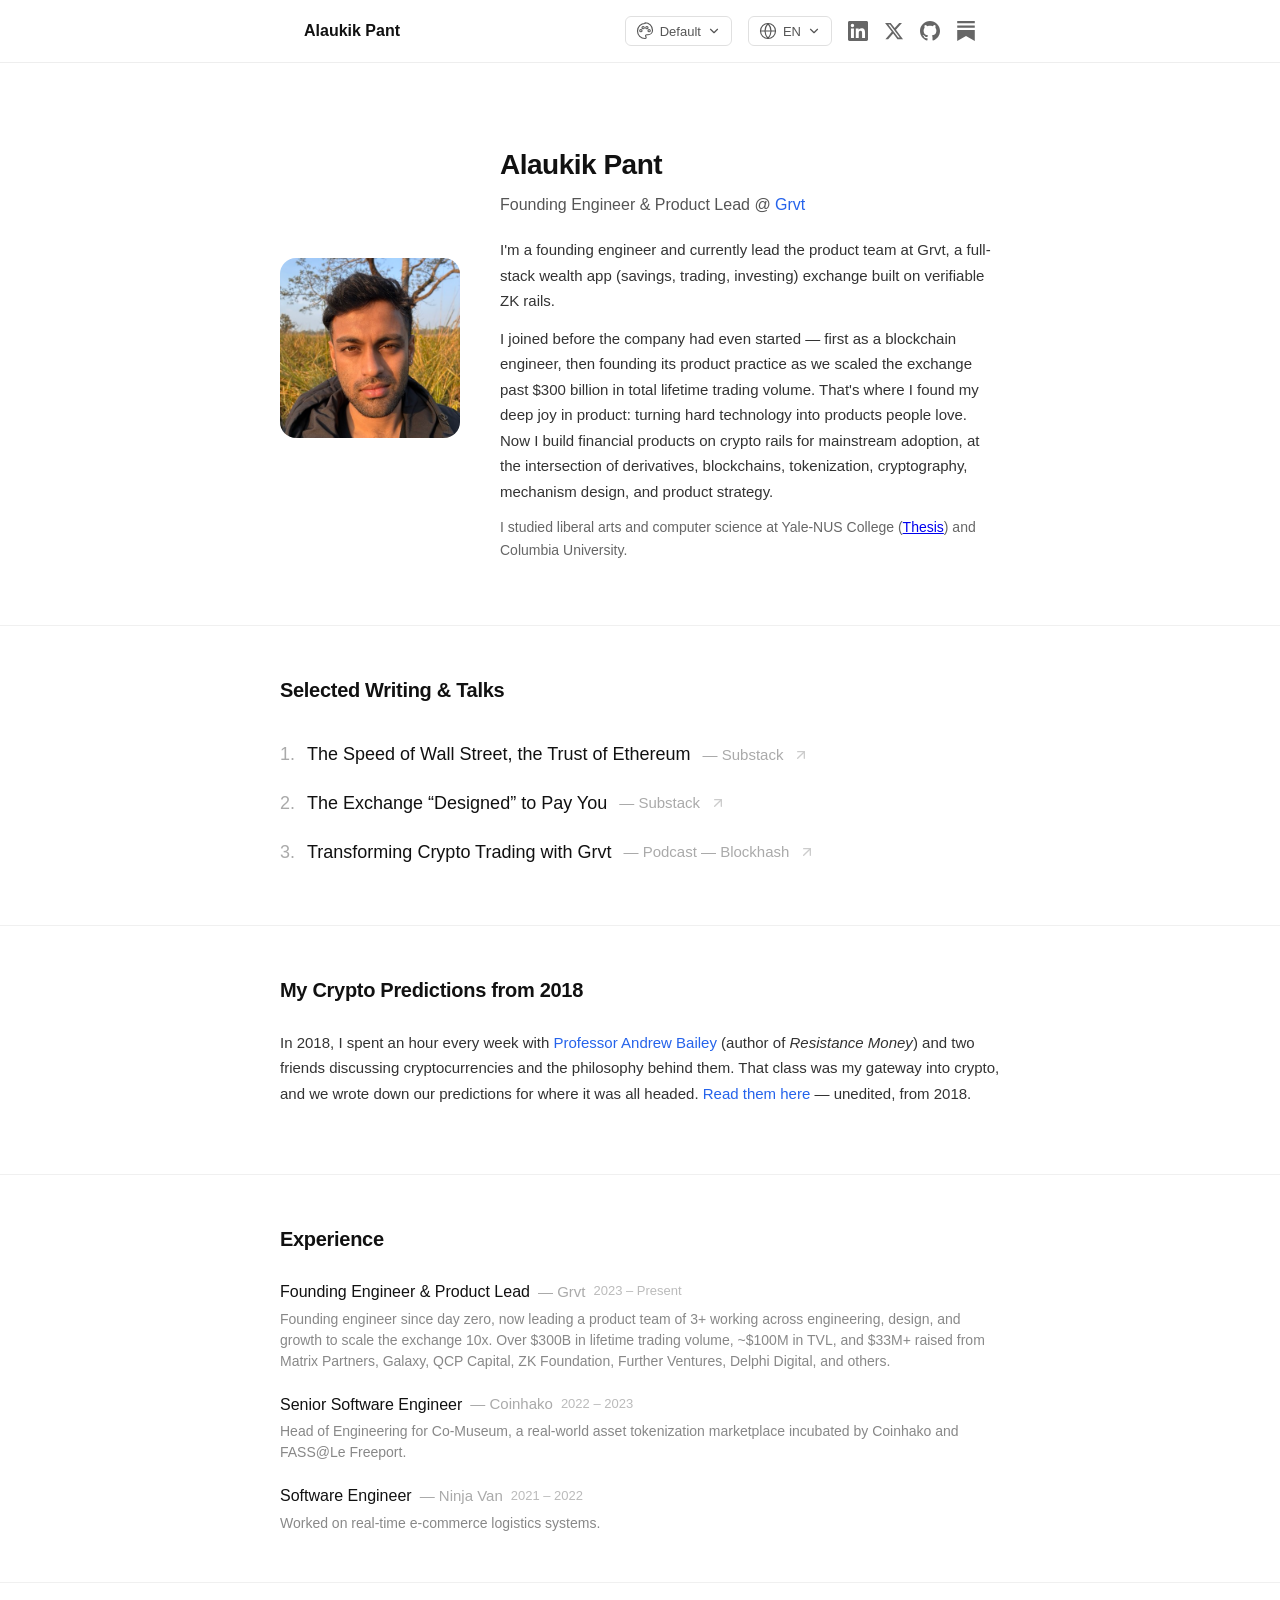
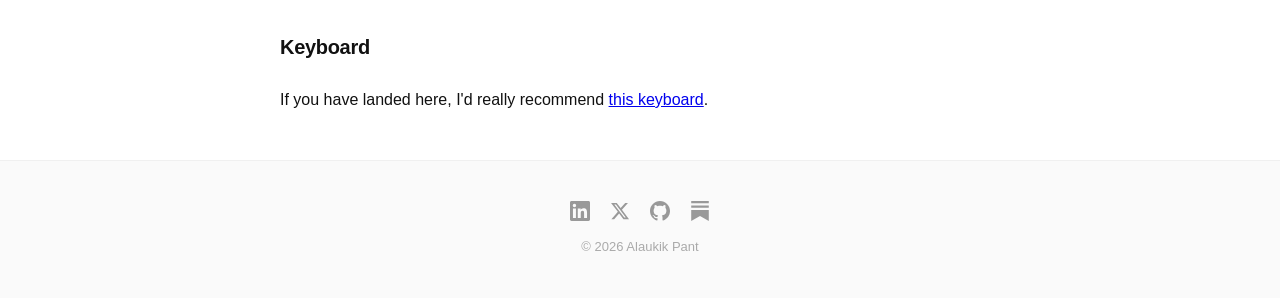
==== index.html @ 0142d6e3 "cloudflare" ====
<!DOCTYPE html>
<html lang="en">
<head>
  <meta charset="UTF-8">
  <meta name="viewport" content="width=device-width, initial-scale=1.0">
  <title>Alaukik Pant</title>
  <link rel="stylesheet" href="styles.css">
  <!-- Cloudflare Web Analytics -->
  <script defer src="https://static.cloudflareinsights.com/beacon.min.js" data-cf-beacon='{"token": "0cdf27c9e2a84dd6ba9b512bd5eab449"}'></script>
  <!-- End Cloudflare Web Analytics -->
</head>
<body>

  <!-- Header -->
  <header class="header">
    <div class="header-inner">
      <a href="index.html" class="header-name">Alaukik Pant</a>
      <div class="header-right">
        <div class="theme-dropdown">
          <button class="theme-toggle" aria-label="Select theme">
            <svg class="palette-icon" viewBox="0 0 24 24" width="18" height="18" fill="none" stroke="currentColor" stroke-width="1.5" stroke-linecap="round" stroke-linejoin="round"><path d="M12 2C6.48 2 2 6.48 2 12s4.48 10 10 10c.83 0 1.5-.67 1.5-1.5 0-.39-.15-.74-.39-1.01-.23-.26-.38-.61-.38-1 0-.83.67-1.5 1.5-1.5H16c3.31 0 6-2.69 6-6 0-5.52-4.48-9.99-10-9.99z"/><circle cx="6.5" cy="11.5" r="1.5"/><circle cx="9.5" cy="7.5" r="1.5"/><circle cx="14.5" cy="7.5" r="1.5"/><circle cx="17.5" cy="11.5" r="1.5"/></svg>
            <span class="theme-current">Default</span>
            <svg class="chevron-icon" viewBox="0 0 24 24" width="14" height="14" fill="none" stroke="currentColor" stroke-width="2" stroke-linecap="round" stroke-linejoin="round"><polyline points="6 9 12 15 18 9"/></svg>
          </button>
          <div class="theme-menu">
            <button class="theme-option active" data-theme="default">Default</button>
            <button class="theme-option" data-theme="skeuomorphic">Skeuomorphic</button>
            <button class="theme-option" data-theme="windows">Windows OS</button>
            <button class="theme-option" data-theme="cyberpunk">Cyberpunk</button>
          </div>
        </div>
        <div class="lang-dropdown">
          <button class="lang-toggle" aria-label="Select language">
            <svg class="globe-icon" viewBox="0 0 24 24" width="18" height="18" fill="none" stroke="currentColor" stroke-width="1.5" stroke-linecap="round" stroke-linejoin="round"><circle cx="12" cy="12" r="10"/><line x1="2" y1="12" x2="22" y2="12"/><path d="M12 2a15.3 15.3 0 0 1 4 10 15.3 15.3 0 0 1-4 10 15.3 15.3 0 0 1-4-10 15.3 15.3 0 0 1 4-10z"/></svg>
            <span class="lang-current">EN</span>
            <svg class="chevron-icon" viewBox="0 0 24 24" width="14" height="14" fill="none" stroke="currentColor" stroke-width="2" stroke-linecap="round" stroke-linejoin="round"><polyline points="6 9 12 15 18 9"/></svg>
          </button>
          <div class="lang-menu">
            <button class="lang-option active" data-lang="en">English</button>
            <button class="lang-option" data-lang="ko">한국어</button>
            <button class="lang-option" data-lang="ja">日本語</button>
            <button class="lang-option" data-lang="zh">中文</button>
            <button class="lang-option" data-lang="hi">हिन्दी</button>
            <button class="lang-option" data-lang="de">Deutsch</button>
            <button class="lang-option" data-lang="el">Ελληνικά</button>
          </div>
        </div>
        <nav class="header-links">
          <a href="https://www.linkedin.com/in/alaukikpant/" target="_blank" rel="noopener" aria-label="LinkedIn">
            <svg viewBox="0 0 24 24" width="20" height="20" fill="currentColor"><path d="M20.447 20.452h-3.554v-5.569c0-1.328-.027-3.037-1.852-3.037-1.853 0-2.136 1.445-2.136 2.939v5.667H9.351V9h3.414v1.561h.046c.477-.9 1.637-1.85 3.37-1.85 3.601 0 4.267 2.37 4.267 5.455v6.286zM5.337 7.433a2.062 2.062 0 01-2.063-2.065 2.064 2.064 0 112.063 2.065zm1.782 13.019H3.555V9h3.564v11.452zM22.225 0H1.771C.792 0 0 .774 0 1.729v20.542C0 23.227.792 24 1.771 24h20.451C23.2 24 24 23.227 24 22.271V1.729C24 .774 23.2 0 22.222 0h.003z"/></svg>
          </a>
          <a href="https://x.com/lowkey_anp" target="_blank" rel="noopener" aria-label="X">
            <svg viewBox="0 0 24 24" width="20" height="20" fill="currentColor"><path d="M18.244 2.25h3.308l-7.227 8.26 8.502 11.24H16.17l-5.214-6.817L4.99 21.75H1.68l7.73-8.835L1.254 2.25H8.08l4.713 6.231zm-1.161 17.52h1.833L7.084 4.126H5.117z"/></svg>
          </a>
          <a href="https://github.com/alaukiknpant" target="_blank" rel="noopener" aria-label="GitHub">
            <svg viewBox="0 0 24 24" width="20" height="20" fill="currentColor"><path d="M12 0c-6.626 0-12 5.373-12 12 0 5.302 3.438 9.8 8.207 11.387.599.111.793-.261.793-.577v-2.234c-3.338.726-4.033-1.416-4.033-1.416-.546-1.387-1.333-1.756-1.333-1.756-1.089-.745.083-.729.083-.729 1.205.084 1.839 1.237 1.839 1.237 1.07 1.834 2.807 1.304 3.492.997.107-.775.418-1.305.762-1.604-2.665-.305-5.467-1.334-5.467-5.931 0-1.311.469-2.381 1.236-3.221-.124-.303-.535-1.524.117-3.176 0 0 1.008-.322 3.301 1.23.957-.266 1.983-.399 3.003-.404 1.02.005 2.047.138 3.006.404 2.291-1.552 3.297-1.23 3.297-1.23.653 1.653.242 2.874.118 3.176.77.84 1.235 1.911 1.235 3.221 0 4.609-2.807 5.624-5.479 5.921.43.372.823 1.102.823 2.222v3.293c0 .319.192.694.801.576 4.765-1.589 8.199-6.086 8.199-11.386 0-6.627-5.373-12-12-12z"/></svg>
          </a>
          <a href="https://lowkeyanp.substack.com/" target="_blank" rel="noopener" aria-label="Substack">
            <svg viewBox="0 0 24 24" width="20" height="20" fill="currentColor"><path d="M22.539 8.242H1.46V5.406h21.08v2.836zM1.46 10.812V24L12 18.11 22.54 24V10.812H1.46zM22.54 0H1.46v2.836h21.08V0z"/></svg>
          </a>
        </nav>
      </div>
    </div>
  </header>

  <main>

    <!-- Hero -->
    <section class="hero">
      <div class="hero-inner">
        <div class="hero-photo">
          <img src="alaukik.jpg" alt="Alaukik Pant" />
        </div>
        <div class="hero-text">
          <h1>Alaukik Pant</h1>
          <p class="hero-role" data-i18n="hero.role">Founding Engineer & Product Lead @ <a href="https://grvt.io" target="_blank" rel="noopener">Grvt</a></p>
          <p class="hero-bio" data-i18n="hero.bio1">I'm a founding engineer and currently lead the product team at Grvt, a full-stack wealth app (savings, trading, investing) exchange built on verifiable ZK rails.</p>
          <p class="hero-bio" data-i18n="hero.bio2">I joined before the company had even started — first as a blockchain engineer, then founding its product practice as we scaled the exchange past $300 billion in total lifetime trading volume. That's where I found my deep joy in product: turning hard technology into products people love. Now I build financial products on crypto rails for mainstream adoption, at the intersection of derivatives, blockchains, tokenization, cryptography, mechanism design, and product strategy.</p>
          <p class="hero-edu" data-i18n="hero.edu">I studied liberal arts and computer science at Yale-NUS College (<a href="https://ilyasergey.net/assets/pdf/papers/Alaukik-Pant-Capstone.pdf" target="_blank" rel="noopener">Thesis</a>) and Columbia University.</p>
        </div>
      </div>
    </section>

    <!-- Writing & Talks -->
    <section class="section">
      <div class="section-inner">
        <h2 data-i18n="section.writing">Selected Writing & Talks</h2>
        <div class="cards">
          <a href="https://lowkeyanp.substack.com/p/the-speed-of-wall-street-the-trust" target="_blank" rel="noopener" class="card">
            <span class="card-number">1.</span>
            <span class="card-title" data-i18n="card.1.title">The Speed of Wall Street, the Trust of Ethereum</span>
            <span class="card-source" data-i18n="card.1.source">Substack</span>
            <svg class="card-arrow" width="16" height="16" viewBox="0 0 24 24" fill="none" stroke="currentColor" stroke-width="2" stroke-linecap="round" stroke-linejoin="round"><line x1="7" y1="17" x2="17" y2="7"/><polyline points="7 7 17 7 17 17"/></svg>
          </a>
          <a href="https://lowkeyanp.substack.com/p/38414883-9e41-453d-8dd5-8f0fce562d04" target="_blank" rel="noopener" class="card">
            <span class="card-number">2.</span>
            <span class="card-title" data-i18n="card.2.title">The Exchange &ldquo;Designed&rdquo; to Pay You</span>
            <span class="card-source" data-i18n="card.2.source">Substack</span>
            <svg class="card-arrow" width="16" height="16" viewBox="0 0 24 24" fill="none" stroke="currentColor" stroke-width="2" stroke-linecap="round" stroke-linejoin="round"><line x1="7" y1="17" x2="17" y2="7"/><polyline points="7 7 17 7 17 17"/></svg>
          </a>
          <a href="https://www.youtube.com/watch?v=D9rjHwnZIdc&t=1478s" target="_blank" rel="noopener" class="card">
            <span class="card-number">3.</span>
            <span class="card-title" data-i18n="card.3.title">Transforming Crypto Trading with Grvt</span>
            <span class="card-source" data-i18n="card.3.source">Podcast — Blockhash</span>
            <svg class="card-arrow" width="16" height="16" viewBox="0 0 24 24" fill="none" stroke="currentColor" stroke-width="2" stroke-linecap="round" stroke-linejoin="round"><line x1="7" y1="17" x2="17" y2="7"/><polyline points="7 7 17 7 17 17"/></svg>
          </a>
        </div>
      </div>
    </section>

    <!-- Predictions -->
    <section class="section crypto-origin">
      <div class="section-inner">
        <h2 data-i18n="section.crypto">My Crypto Predictions from 2018</h2>
        <div class="crypto-origin-text">
          <p data-i18n="crypto.intro">In 2018, I spent an hour every week with <a href="https://x.com/resistancemoney" target="_blank" rel="noopener">Professor Andrew Bailey</a> (author of <em>Resistance Money</em>) and two friends discussing cryptocurrencies and the philosophy behind them. That class was my gateway into crypto, and we wrote down our predictions for where it was all headed. <a href="predictions.html">Read them here</a> — unedited, from 2018.</p>
        </div>
      </div>
    </section>


    <!-- Experience -->
    <section class="section">
      <div class="section-inner">
        <h2 data-i18n="section.experience">Experience</h2>
        <div class="experience-list">
          <div class="experience-item">
            <div class="experience-header">
              <span class="experience-role" data-i18n="exp.1.role">Founding Engineer & Product Lead</span>
              <span class="experience-company"><a href="https://grvt.io" target="_blank" rel="noopener">Grvt</a></span>
              <span class="experience-duration" data-i18n="exp.1.duration">2023 – Present</span>
            </div>
            <p class="experience-desc" data-i18n="exp.1.desc">Founding engineer since day zero, now leading a product team of 3+ working across engineering, design, and growth to scale the exchange 10x. Over $300B in lifetime trading volume, ~$100M in TVL, and $33M+ raised from Matrix Partners, Galaxy, QCP Capital, ZK Foundation, Further Ventures, Delphi Digital, and others.</p>
          </div>
          <div class="experience-item">
            <div class="experience-header">
              <span class="experience-role" data-i18n="exp.2.role">Senior Software Engineer</span>
              <span class="experience-company"><a href="https://www.coinhako.com" target="_blank" rel="noopener">Coinhako</a></span>
              <span class="experience-duration" data-i18n="exp.2.duration">2022 – 2023</span>
            </div>
            <p class="experience-desc" data-i18n="exp.2.desc">Head of Engineering for Co-Museum, a real-world asset tokenization marketplace incubated by Coinhako and FASS@Le Freeport.</p>
          </div>
          <div class="experience-item">
            <div class="experience-header">
              <span class="experience-role" data-i18n="exp.3.role">Software Engineer</span>
              <span class="experience-company"><a href="https://www.ninjavan.co" target="_blank" rel="noopener">Ninja Van</a></span>
              <span class="experience-duration" data-i18n="exp.3.duration">2021 – 2022</span>
            </div>
            <p class="experience-desc" data-i18n="exp.3.desc">Worked on real-time e-commerce logistics systems.</p>
          </div>
        </div>
      </div>
    </section>

    <!-- Keyboard -->
    <section class="section keyboard-origin">
      <div class="section-inner">
        <h2 data-i18n="section.keyboard">Keyboard</h2>
        <div class="keyboard-origin-text">
          <p data-i18n="keyboard.intro">If you have landed here, I'd really recommend <a href="https://ergodox-ez.com/" target="_blank" rel="noopener">this keyboard</a>.</p>
        </div>
      </div>
    </section>

  </main>

  <!-- Footer -->
  <footer class="footer">
    <div class="footer-inner">
      <div class="footer-links">
        <a href="https://www.linkedin.com/in/alaukikpant/" target="_blank" rel="noopener" aria-label="LinkedIn">
          <svg viewBox="0 0 24 24" width="20" height="20" fill="currentColor"><path d="M20.447 20.452h-3.554v-5.569c0-1.328-.027-3.037-1.852-3.037-1.853 0-2.136 1.445-2.136 2.939v5.667H9.351V9h3.414v1.561h.046c.477-.9 1.637-1.85 3.37-1.85 3.601 0 4.267 2.37 4.267 5.455v6.286zM5.337 7.433a2.062 2.062 0 01-2.063-2.065 2.064 2.064 0 112.063 2.065zm1.782 13.019H3.555V9h3.564v11.452zM22.225 0H1.771C.792 0 0 .774 0 1.729v20.542C0 23.227.792 24 1.771 24h20.451C23.2 24 24 23.227 24 22.271V1.729C24 .774 23.2 0 22.222 0h.003z"/></svg>
        </a>
        <a href="https://x.com/lowkey_anp" target="_blank" rel="noopener" aria-label="X">
          <svg viewBox="0 0 24 24" width="20" height="20" fill="currentColor"><path d="M18.244 2.25h3.308l-7.227 8.26 8.502 11.24H16.17l-5.214-6.817L4.99 21.75H1.68l7.73-8.835L1.254 2.25H8.08l4.713 6.231zm-1.161 17.52h1.833L7.084 4.126H5.117z"/></svg>
        </a>
        <a href="https://github.com/alaukiknpant" target="_blank" rel="noopener" aria-label="GitHub">
          <svg viewBox="0 0 24 24" width="20" height="20" fill="currentColor"><path d="M12 0c-6.626 0-12 5.373-12 12 0 5.302 3.438 9.8 8.207 11.387.599.111.793-.261.793-.577v-2.234c-3.338.726-4.033-1.416-4.033-1.416-.546-1.387-1.333-1.756-1.333-1.756-1.089-.745.083-.729.083-.729 1.205.084 1.839 1.237 1.839 1.237 1.07 1.834 2.807 1.304 3.492.997.107-.775.418-1.305.762-1.604-2.665-.305-5.467-1.334-5.467-5.931 0-1.311.469-2.381 1.236-3.221-.124-.303-.535-1.524.117-3.176 0 0 1.008-.322 3.301 1.23.957-.266 1.983-.399 3.003-.404 1.02.005 2.047.138 3.006.404 2.291-1.552 3.297-1.23 3.297-1.23.653 1.653.242 2.874.118 3.176.77.84 1.235 1.911 1.235 3.221 0 4.609-2.807 5.624-5.479 5.921.43.372.823 1.102.823 2.222v3.293c0 .319.192.694.801.576 4.765-1.589 8.199-6.086 8.199-11.386 0-6.627-5.373-12-12-12z"/></svg>
        </a>
        <a href="https://lowkeyanp.substack.com/" target="_blank" rel="noopener" aria-label="Substack">
          <svg viewBox="0 0 24 24" width="20" height="20" fill="currentColor"><path d="M22.539 8.242H1.46V5.406h21.08v2.836zM1.46 10.812V24L12 18.11 22.54 24V10.812H1.46zM22.54 0H1.46v2.836h21.08V0z"/></svg>
        </a>
      </div>
      <p class="footer-copy" data-i18n="footer.copy">&copy; 2026 Alaukik Pant</p>
    </div>
  </footer>

  <script src="script.js"></script>
</body>
</html>
---- styles.css ----
/* Reset */
*, *::before, *::after {
  margin: 0;
  padding: 0;
  box-sizing: border-box;
}

body {
  font-family: -apple-system, BlinkMacSystemFont, 'Segoe UI', Roboto, Helvetica, Arial, sans-serif;
  background: #ffffff;
  color: #111;
  line-height: 1.6;
  -webkit-font-smoothing: antialiased;
  overflow-x: hidden;
}

/* Header */
.header {
  position: sticky;
  top: 0;
  background: rgba(255, 255, 255, 0.92);
  backdrop-filter: blur(12px);
  -webkit-backdrop-filter: blur(12px);
  border-bottom: 1px solid #eee;
  z-index: 100;
}

.header-inner {
  max-width: 720px;
  margin: 0 auto;
  padding: 16px 24px;
  display: flex;
  align-items: center;
  justify-content: space-between;
}

.header-name {
  font-size: 16px;
  font-weight: 600;
  color: #111;
  text-decoration: none;
  flex-shrink: 0;
}

.header-right {
  display: flex;
  align-items: center;
  gap: 16px;
}

.header-links {
  display: flex;
  gap: 16px;
  align-items: center;
}

.header-links a {
  color: #666;
  transition: color 0.2s;
  display: flex;
}

.header-links a:hover {
  color: #111;
}

/* Theme Dropdown */
.theme-dropdown {
  position: relative;
}

.theme-toggle {
  display: flex;
  align-items: center;
  gap: 6px;
  background: none;
  border: 1px solid #e0e0e0;
  border-radius: 6px;
  padding: 5px 10px;
  cursor: pointer;
  font-family: inherit;
  font-size: 13px;
  color: #555;
  transition: all 0.2s;
}

.theme-toggle:hover {
  border-color: #bbb;
  color: #111;
}

.palette-icon {
  flex-shrink: 0;
}

.theme-dropdown.open .chevron-icon {
  transform: rotate(180deg);
}

.theme-menu {
  display: none;
  position: absolute;
  top: calc(100% + 6px);
  right: 0;
  background: #fff;
  border: 1px solid #e0e0e0;
  border-radius: 8px;
  box-shadow: 0 4px 16px rgba(0, 0, 0, 0.08);
  min-width: 160px;
  padding: 4px 0;
  z-index: 200;
}

.theme-dropdown.open .theme-menu {
  display: block;
}

.theme-option {
  display: block;
  width: 100%;
  text-align: left;
  background: none;
  border: none;
  padding: 8px 16px;
  font-size: 14px;
  font-family: inherit;
  color: #555;
  cursor: pointer;
  transition: background 0.15s;
}

.theme-option:hover {
  background: #f5f5f5;
}

.theme-option.active {
  color: #111;
  font-weight: 500;
}

/* Language Dropdown */
.lang-dropdown {
  position: relative;
}

.lang-toggle {
  display: flex;
  align-items: center;
  gap: 6px;
  background: none;
  border: 1px solid #e0e0e0;
  border-radius: 6px;
  padding: 5px 10px;
  cursor: pointer;
  font-family: inherit;
  font-size: 13px;
  color: #555;
  transition: all 0.2s;
}

.lang-toggle:hover {
  border-color: #bbb;
  color: #111;
}

.globe-icon {
  flex-shrink: 0;
}

.chevron-icon {
  flex-shrink: 0;
  transition: transform 0.2s;
}

.lang-dropdown.open .chevron-icon {
  transform: rotate(180deg);
}

.lang-menu {
  display: none;
  position: absolute;
  top: calc(100% + 6px);
  right: 0;
  background: #fff;
  border: 1px solid #e0e0e0;
  border-radius: 8px;
  box-shadow: 0 4px 16px rgba(0, 0, 0, 0.08);
  min-width: 140px;
  padding: 4px 0;
  z-index: 200;
}

.lang-dropdown.open .lang-menu {
  display: block;
}

.lang-option {
  display: block;
  width: 100%;
  text-align: left;
  background: none;
  border: none;
  padding: 8px 16px;
  font-size: 14px;
  font-family: inherit;
  color: #555;
  cursor: pointer;
  transition: background 0.15s;
}

.lang-option:hover {
  background: #f5f5f5;
}

.lang-option.active {
  color: #111;
  font-weight: 500;
}

/* Hero */
.hero {
  padding: 80px 24px 64px;
}

.hero-inner {
  max-width: 720px;
  margin: 0 auto;
  display: flex;
  gap: 40px;
  align-items: center;
}

.hero-photo img {
  width: 180px;
  height: 180px;
  border-radius: 16px;
  object-fit: cover;
  flex-shrink: 0;
}

.hero-text h1 {
  font-size: 28px;
  font-weight: 700;
  color: #111;
  margin-bottom: 4px;
  letter-spacing: -0.5px;
}

.hero-role {
  font-size: 16px;
  color: #555;
  margin-bottom: 20px;
  font-weight: 500;
}

.hero-role a {
  color: #2563eb;
  text-decoration: none;
}

.hero-role a:hover {
  text-decoration: underline;
}

.hero-bio {
  font-size: 15px;
  color: #333;
  line-height: 1.7;
  margin-bottom: 12px;
}

.hero-edu {
  font-size: 14px;
  color: #666;
  line-height: 1.6;
}

/* Sections */
.section {
  padding: 48px 24px;
  border-top: 1px solid #f0f0f0;
}

.section-inner {
  max-width: 720px;
  margin: 0 auto;
}

.section-inner h2 {
  font-size: 20px;
  font-weight: 600;
  color: #111;
  margin-bottom: 24px;
  letter-spacing: -0.3px;
}

/* Crypto Origin Section */
.crypto-origin-text {
  margin-bottom: 20px;
}

.crypto-origin-text p {
  font-size: 15px;
  color: #333;
  line-height: 1.7;
  margin-bottom: 12px;
}

.crypto-origin-text a {
  color: #2563eb;
  text-decoration: none;
}

.crypto-origin-text a:hover {
  text-decoration: underline;
}

/* Experience */
.experience-list {
  display: flex;
  flex-direction: column;
  gap: 20px;
}

.experience-item {
  display: flex;
  flex-direction: column;
  gap: 4px;
}

.experience-header {
  display: flex;
  align-items: center;
  gap: 8px;
  flex-wrap: wrap;
}

.experience-role {
  font-size: 16px;
  font-weight: 500;
  color: #111;
}

.experience-company {
  font-size: 15px;
  color: #aaa;
}

.experience-company::before {
  content: "\2014\00a0";
}

.experience-company a {
  color: inherit;
  text-decoration: none;
}

.experience-company a:hover {
  color: #2563eb;
}

.experience-duration {
  font-size: 13px;
  color: #bbb;
}

.experience-desc {
  font-size: 14px;
  color: #888;
  line-height: 1.5;
}

/* Cards */
.cards {
  display: flex;
  flex-direction: column;
  gap: 0;
}

.card {
  display: flex;
  align-items: center;
  gap: 8px;
  padding: 10px 0;
  text-decoration: none;
  color: inherit;
  border: none;
  background: none;
  transition: color 0.2s;
  flex-wrap: wrap;
}

.card:hover {
  color: #2563eb;
}

.card-number {
  font-size: 18px;
  font-weight: 500;
  color: #aaa;
  margin-right: 4px;
  flex-shrink: 0;
}

.card-title {
  font-size: 18px;
  font-weight: 500;
  color: inherit;
}

.card-source {
  font-size: 15px;
  color: #aaa;
  margin-left: 4px;
}

.card-source::before {
  content: "\2014\00a0";
}

.card-arrow {
  flex-shrink: 0;
  color: #ccc;
  transition: color 0.2s;
  margin-left: 2px;
}

.card:hover .card-arrow {
  color: #2563eb;
}

/* Tags */
.tags {
  display: flex;
  flex-wrap: wrap;
  gap: 10px;
}

.tag {
  padding: 4px 10px;
  background: none;
  border-radius: 12px;
  font-size: 13px;
  color: #999;
  border: none;
}

/* Footer */
.footer {
  background: #fafafa;
  border-top: 1px solid #f0f0f0;
  padding: 40px 24px;
}

.footer-inner {
  max-width: 720px;
  margin: 0 auto;
  text-align: center;
}

.footer-links {
  display: flex;
  justify-content: center;
  gap: 20px;
  margin-bottom: 16px;
}

.footer-links a {
  color: #999;
  transition: color 0.2s;
  display: flex;
}

.footer-links a:hover {
  color: #111;
}

.footer-copy {
  font-size: 13px;
  color: #aaa;
}

/* Article / Predictions Page */
.article {
  padding: 48px 24px 64px;
}

.article-inner {
  max-width: 720px;
  margin: 0 auto;
}

.back-link {
  display: inline-block;
  font-size: 14px;
  color: #2563eb;
  text-decoration: none;
  margin-bottom: 32px;
  transition: color 0.2s;
}

.back-link:hover {
  color: #1d4ed8;
}

.article-title {
  font-size: 28px;
  font-weight: 700;
  color: #111;
  margin-bottom: 4px;
  letter-spacing: -0.5px;
}

.article-subtitle {
  font-size: 15px;
  color: #888;
  margin-bottom: 40px;
}

.article-body h2 {
  font-size: 20px;
  font-weight: 600;
  color: #111;
  margin-top: 40px;
  margin-bottom: 16px;
  letter-spacing: -0.3px;
}

.article-body p {
  font-size: 15px;
  color: #333;
  line-height: 1.8;
  margin-bottom: 16px;
}

.article-body ol {
  margin-bottom: 16px;
  padding-left: 24px;
}

.article-body li {
  font-size: 15px;
  color: #333;
  line-height: 1.8;
  margin-bottom: 12px;
}

.article-divider {
  border: none;
  border-top: 1px solid #f0f0f0;
  margin: 48px 0 32px;
}

.article-haiku {
  text-align: center;
  color: #888;
  font-size: 15px;
  line-height: 1.8;
}

.article-haiku em {
  font-style: italic;
}

.haiku-note {
  font-size: 13px;
  color: #bbb;
  margin-top: 12px;
  font-style: italic;
}

/* ==================== THEME: Skeuomorphic ==================== */
body.theme-skeuomorphic {
  font-family: Georgia, 'Times New Roman', serif;
  background: linear-gradient(135deg, #f5f0e8 0%, #ede4d3 50%, #f5f0e8 100%);
  color: #3a2e1e;
}

body.theme-skeuomorphic .header {
  background: linear-gradient(180deg, #f7f0e3 0%, #e8dcc8 100%);
  backdrop-filter: none;
  border-bottom: 2px solid #c8b99a;
  box-shadow: inset 0 1px 0 rgba(255,255,255,0.6), 0 2px 8px rgba(0,0,0,0.1);
}

body.theme-skeuomorphic .header-name {
  color: #3a2e1e;
  text-shadow: 0 1px 0 rgba(255,255,255,0.5);
}

body.theme-skeuomorphic .header-links a { color: #7a6b52; }
body.theme-skeuomorphic .header-links a:hover { color: #3a2e1e; }

body.theme-skeuomorphic .hero-text h1 {
  color: #2c1f0e;
  text-shadow: 0 1px 0 rgba(255,255,255,0.4);
}

body.theme-skeuomorphic .hero-role { color: #6b5b43; }
body.theme-skeuomorphic .hero-role a { color: #8b4513; }
body.theme-skeuomorphic .hero-bio { color: #4a3c28; }
body.theme-skeuomorphic .hero-edu { color: #7a6b52; }

body.theme-skeuomorphic .hero-photo img {
  border-radius: 12px;
  box-shadow: 0 4px 12px rgba(0,0,0,0.2), inset 0 1px 0 rgba(255,255,255,0.3);
  border: 3px solid #c8b99a;
}

body.theme-skeuomorphic .section {
  border-top: 1px solid #c8b99a;
}

body.theme-skeuomorphic .section-inner h2 {
  color: #2c1f0e;
  text-shadow: 0 1px 0 rgba(255,255,255,0.4);
}

body.theme-skeuomorphic .card {
  background: linear-gradient(180deg, #faf6ee 0%, #f0e8d8 100%);
  border: 1px solid #c8b99a;
  border-radius: 8px;
  padding: 12px 16px;
  margin-bottom: 8px;
  box-shadow: 0 2px 6px rgba(0,0,0,0.1), inset 0 1px 0 rgba(255,255,255,0.6);
}

body.theme-skeuomorphic .card:hover { color: #8b4513; }
body.theme-skeuomorphic .card:hover .card-arrow { color: #8b4513; }
body.theme-skeuomorphic .card-number { color: #a0906e; }
body.theme-skeuomorphic .card-source { color: #a0906e; }
body.theme-skeuomorphic .card-arrow { color: #c8b99a; }

body.theme-skeuomorphic .experience-role { color: #2c1f0e; }
body.theme-skeuomorphic .experience-company { color: #a0906e; }
body.theme-skeuomorphic .experience-company a:hover { color: #8b4513; }
body.theme-skeuomorphic .experience-duration { color: #b8a88a; }
body.theme-skeuomorphic .experience-desc { color: #7a6b52; }

body.theme-skeuomorphic .crypto-origin-text p { color: #4a3c28; }
body.theme-skeuomorphic .crypto-origin-text a { color: #8b4513; }

body.theme-skeuomorphic .footer {
  background: linear-gradient(180deg, #e8dcc8 0%, #ddd0b8 100%);
  border-top: 2px solid #c8b99a;
}
body.theme-skeuomorphic .footer-links a { color: #a0906e; }
body.theme-skeuomorphic .footer-links a:hover { color: #3a2e1e; }
body.theme-skeuomorphic .footer-copy { color: #a0906e; }

body.theme-skeuomorphic .theme-toggle,
body.theme-skeuomorphic .lang-toggle {
  border-color: #c8b99a;
  color: #6b5b43;
}
body.theme-skeuomorphic .theme-menu,
body.theme-skeuomorphic .lang-menu {
  background: #f5f0e8;
  border-color: #c8b99a;
}
body.theme-skeuomorphic .theme-option:hover,
body.theme-skeuomorphic .lang-option:hover {
  background: #ede4d3;
}

body.theme-skeuomorphic .back-link { color: #8b4513; }
body.theme-skeuomorphic .article-title { color: #2c1f0e; }
body.theme-skeuomorphic .article-subtitle { color: #7a6b52; }
body.theme-skeuomorphic .article-body h2 { color: #2c1f0e; }
body.theme-skeuomorphic .article-body p { color: #4a3c28; }
body.theme-skeuomorphic .article-body li { color: #4a3c28; }
body.theme-skeuomorphic .article-divider { border-top-color: #c8b99a; }
body.theme-skeuomorphic .article-haiku { color: #7a6b52; }

/* ==================== THEME: Windows OS ==================== */
body.theme-windows {
  font-family: Tahoma, 'Segoe UI', Geneva, Verdana, sans-serif;
  background: #c0c0c0;
  color: #000;
}

body.theme-windows .header {
  background: linear-gradient(180deg, #0a246a 0%, #3a6ea5 100%);
  backdrop-filter: none;
  border-bottom: 2px outset #dfdfdf;
  box-shadow: none;
}

body.theme-windows .header-name {
  color: #fff;
  font-weight: 700;
  text-shadow: 1px 1px 0 rgba(0,0,0,0.4);
}

body.theme-windows .header-links a { color: #fff; }
body.theme-windows .header-links a:hover { color: #ffff00; }

body.theme-windows .theme-toggle,
body.theme-windows .lang-toggle {
  background: #c0c0c0;
  border: 2px outset #dfdfdf;
  border-radius: 0;
  color: #000;
  font-size: 12px;
}
body.theme-windows .theme-toggle:hover,
body.theme-windows .lang-toggle:hover {
  border-color: #dfdfdf;
  color: #000;
}
body.theme-windows .theme-toggle:active,
body.theme-windows .lang-toggle:active {
  border-style: inset;
}

body.theme-windows .theme-menu,
body.theme-windows .lang-menu {
  background: #c0c0c0;
  border: 2px outset #dfdfdf;
  border-radius: 0;
  box-shadow: 2px 2px 0 rgba(0,0,0,0.3);
}
body.theme-windows .theme-option,
body.theme-windows .lang-option {
  color: #000;
  font-size: 12px;
}
body.theme-windows .theme-option:hover,
body.theme-windows .lang-option:hover {
  background: #0a246a;
  color: #fff;
}
body.theme-windows .theme-option.active,
body.theme-windows .lang-option.active {
  color: #000;
  font-weight: 700;
}
body.theme-windows .theme-option.active:hover,
body.theme-windows .lang-option.active:hover {
  color: #fff;
}

body.theme-windows .hero {
  padding: 40px 24px 32px;
}

body.theme-windows .hero-photo img {
  border-radius: 0;
  border: 2px inset #808080;
}

body.theme-windows .hero-text h1 {
  color: #000;
  font-size: 24px;
}

body.theme-windows .hero-role { color: #000; font-weight: 400; }
body.theme-windows .hero-role a { color: #0000ff; text-decoration: underline; }
body.theme-windows .hero-bio { color: #000; }
body.theme-windows .hero-edu { color: #444; }

body.theme-windows .section {
  border-top: none;
  padding: 24px;
  margin: 8px 24px;
  background: #c0c0c0;
  border: 2px inset #808080;
}

body.theme-windows .section-inner h2 {
  background: linear-gradient(180deg, #0a246a 0%, #3a6ea5 100%);
  color: #fff;
  padding: 4px 8px;
  font-size: 14px;
  font-weight: 700;
  letter-spacing: 0;
  margin-bottom: 16px;
}

body.theme-windows .card {
  background: #fff;
  border: 1px solid #808080;
  padding: 6px 10px;
  margin-bottom: 4px;
}

body.theme-windows .card:hover { color: #0000ff; }
body.theme-windows .card:hover .card-arrow { color: #0000ff; }
body.theme-windows .card-number { color: #808080; }
body.theme-windows .card-title { font-size: 14px; }
body.theme-windows .card-source { color: #808080; font-size: 12px; }
body.theme-windows .card-arrow { color: #808080; }

body.theme-windows .experience-role { color: #000; font-size: 14px; }
body.theme-windows .experience-company { color: #808080; font-size: 13px; }
body.theme-windows .experience-company a:hover { color: #0000ff; }
body.theme-windows .experience-duration { color: #808080; font-size: 12px; }
body.theme-windows .experience-desc { color: #444; font-size: 12px; }

body.theme-windows .crypto-origin-text p { color: #000; }
body.theme-windows .crypto-origin-text a { color: #0000ff; text-decoration: underline; }

body.theme-windows .footer {
  background: linear-gradient(180deg, #0a246a 0%, #3a6ea5 100%);
  border-top: 2px outset #dfdfdf;
}
body.theme-windows .footer-links a { color: #fff; }
body.theme-windows .footer-links a:hover { color: #ffff00; }
body.theme-windows .footer-copy { color: rgba(255,255,255,0.7); }

body.theme-windows .back-link { color: #0000ff; text-decoration: underline; }
body.theme-windows .article-title { color: #000; }
body.theme-windows .article-subtitle { color: #808080; }
body.theme-windows .article-body h2 {
  background: linear-gradient(180deg, #0a246a 0%, #3a6ea5 100%);
  color: #fff;
  padding: 4px 8px;
  font-size: 14px;
  font-weight: 700;
  letter-spacing: 0;
}
body.theme-windows .article-body p { color: #000; }
body.theme-windows .article-body li { color: #000; }
body.theme-windows .article-divider { border-top-color: #808080; }
body.theme-windows .article-haiku { color: #444; }

/* ==================== THEME: Cyberpunk ==================== */
body.theme-cyberpunk {
  font-family: 'Courier New', Courier, monospace;
  background: #0a0a0f;
  color: #c0c0c0;
}

body.theme-cyberpunk::after {
  content: '';
  position: fixed;
  top: 0;
  left: 0;
  width: 100%;
  height: 100%;
  background: repeating-linear-gradient(
    0deg,
    transparent,
    transparent 2px,
    rgba(0, 255, 65, 0.03) 2px,
    rgba(0, 255, 65, 0.03) 4px
  );
  pointer-events: none;
  z-index: 9999;
}

body.theme-cyberpunk .header {
  background: rgba(10, 10, 15, 0.95);
  backdrop-filter: blur(12px);
  border-bottom: 1px solid #00ff41;
  box-shadow: 0 0 15px rgba(0, 255, 65, 0.15);
}

body.theme-cyberpunk .header-name {
  color: #00ff41;
  text-shadow: 0 0 8px rgba(0, 255, 65, 0.5);
}

body.theme-cyberpunk .header-links a { color: #00e5ff; }
body.theme-cyberpunk .header-links a:hover {
  color: #ff00ff;
  filter: drop-shadow(0 0 4px rgba(255, 0, 255, 0.5));
}

body.theme-cyberpunk .theme-toggle,
body.theme-cyberpunk .lang-toggle {
  border-color: #00ff41;
  color: #00ff41;
  background: transparent;
}
body.theme-cyberpunk .theme-toggle:hover,
body.theme-cyberpunk .lang-toggle:hover {
  border-color: #00e5ff;
  color: #00e5ff;
  box-shadow: 0 0 8px rgba(0, 229, 255, 0.3);
}

body.theme-cyberpunk .theme-menu,
body.theme-cyberpunk .lang-menu {
  background: #0d0d14;
  border: 1px solid #00ff41;
  box-shadow: 0 0 20px rgba(0, 255, 65, 0.15);
  border-radius: 0;
}
body.theme-cyberpunk .theme-option,
body.theme-cyberpunk .lang-option {
  color: #c0c0c0;
}
body.theme-cyberpunk .theme-option:hover,
body.theme-cyberpunk .lang-option:hover {
  background: rgba(0, 255, 65, 0.1);
  color: #00ff41;
}
body.theme-cyberpunk .theme-option.active,
body.theme-cyberpunk .lang-option.active {
  color: #00ff41;
}

body.theme-cyberpunk .hero-photo img {
  border-radius: 0;
  border: 1px solid #ff00ff;
  box-shadow: 0 0 15px rgba(255, 0, 255, 0.3);
}

body.theme-cyberpunk .hero-text h1 {
  color: #00ff41;
  text-shadow: 0 0 10px rgba(0, 255, 65, 0.5), 0 0 20px rgba(0, 255, 65, 0.2);
}

body.theme-cyberpunk .hero-role { color: #888; }
body.theme-cyberpunk .hero-role a {
  color: #00e5ff;
  text-shadow: 0 0 6px rgba(0, 229, 255, 0.4);
}
body.theme-cyberpunk .hero-bio { color: #a0a0a0; }
body.theme-cyberpunk .hero-edu { color: #666; }

body.theme-cyberpunk .section {
  border-top: 1px solid rgba(0, 255, 65, 0.2);
}

body.theme-cyberpunk .section-inner h2 {
  color: #ff00ff;
  text-shadow: 0 0 10px rgba(255, 0, 255, 0.4);
  letter-spacing: 1px;
  text-transform: uppercase;
  font-size: 16px;
}

body.theme-cyberpunk .card {
  border-left: 2px solid #00e5ff;
  padding-left: 12px;
  margin-bottom: 4px;
}

body.theme-cyberpunk .card:hover {
  color: #00ff41;
  border-left-color: #00ff41;
  box-shadow: 0 0 10px rgba(0, 255, 65, 0.1);
}
body.theme-cyberpunk .card:hover .card-arrow { color: #00ff41; }
body.theme-cyberpunk .card-number { color: #555; }
body.theme-cyberpunk .card-title { color: #c0c0c0; }
body.theme-cyberpunk .card-source { color: #555; }
body.theme-cyberpunk .card-arrow { color: #333; }

body.theme-cyberpunk .experience-role { color: #00e5ff; }
body.theme-cyberpunk .experience-company { color: #555; }
body.theme-cyberpunk .experience-company a:hover { color: #ff00ff; }
body.theme-cyberpunk .experience-duration { color: #444; }
body.theme-cyberpunk .experience-desc { color: #777; }

body.theme-cyberpunk .crypto-origin-text p { color: #a0a0a0; }
body.theme-cyberpunk .crypto-origin-text a {
  color: #00e5ff;
  text-shadow: 0 0 4px rgba(0, 229, 255, 0.3);
}

body.theme-cyberpunk .footer {
  background: #08080d;
  border-top: 1px solid rgba(0, 255, 65, 0.2);
}
body.theme-cyberpunk .footer-links a { color: #555; }
body.theme-cyberpunk .footer-links a:hover {
  color: #00ff41;
  filter: drop-shadow(0 0 4px rgba(0, 255, 65, 0.4));
}
body.theme-cyberpunk .footer-copy { color: #333; }

body.theme-cyberpunk .back-link {
  color: #00e5ff;
  text-shadow: 0 0 4px rgba(0, 229, 255, 0.3);
}
body.theme-cyberpunk .article-title {
  color: #00ff41;
  text-shadow: 0 0 10px rgba(0, 255, 65, 0.4);
}
body.theme-cyberpunk .article-subtitle { color: #555; }
body.theme-cyberpunk .article-body h2 {
  color: #ff00ff;
  text-shadow: 0 0 8px rgba(255, 0, 255, 0.3);
  text-transform: uppercase;
  letter-spacing: 1px;
  font-size: 16px;
}
body.theme-cyberpunk .article-body p { color: #a0a0a0; }
body.theme-cyberpunk .article-body li { color: #a0a0a0; }
body.theme-cyberpunk .article-divider { border-top-color: rgba(0, 255, 65, 0.2); }
body.theme-cyberpunk .article-haiku {
  color: #666;
  text-shadow: 0 0 4px rgba(0, 229, 255, 0.2);
}

/* Mobile */
@media (max-width: 640px) {
  .hero {
    padding: 48px 24px 40px;
  }

  .hero-inner {
    flex-direction: column;
    align-items: center;
    text-align: center;
    gap: 24px;
  }

  .hero-photo img {
    width: 120px;
    height: 120px;
  }

  .hero-text h1 {
    font-size: 24px;
  }

  .section {
    padding: 36px 24px;
  }

  .tags {
    justify-content: center;
  }

  /* Experience header: stack vertically */
  .experience-header {
    flex-direction: column;
    align-items: flex-start;
    gap: 2px;
  }

  .experience-company::before {
    content: "";
  }

  /* Cards: allow wrapping */
  .card {
    align-items: flex-start;
  }

  .card-title {
    font-size: 16px;
  }

  .card-source {
    font-size: 14px;
  }

  /* Header adjustments */
  .header-right {
    gap: 8px;
  }

  .theme-current {
    display: none;
  }

  .theme-toggle,
  .lang-toggle {
    padding: 5px 8px;
  }

  /* Article page */
  .article {
    padding: 36px 24px 48px;
  }

  .article-title {
    font-size: 24px;
  }
}
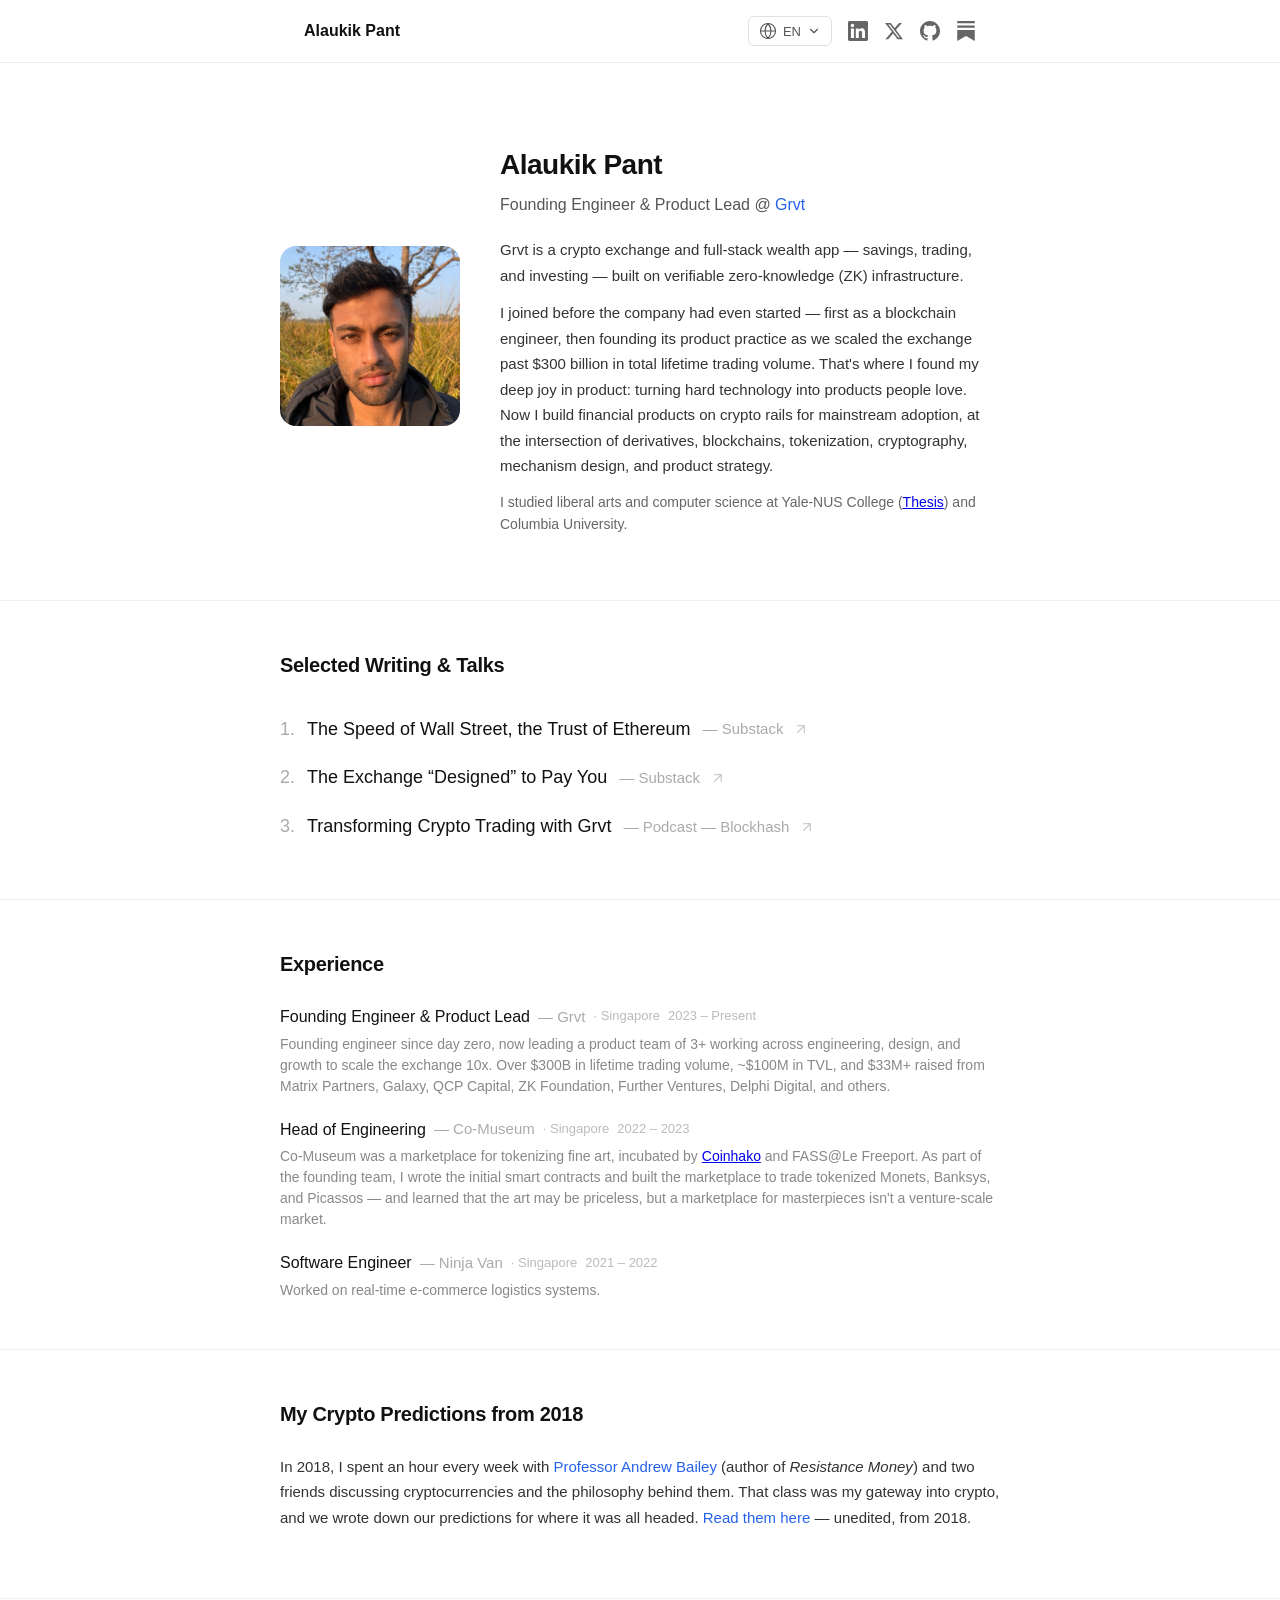
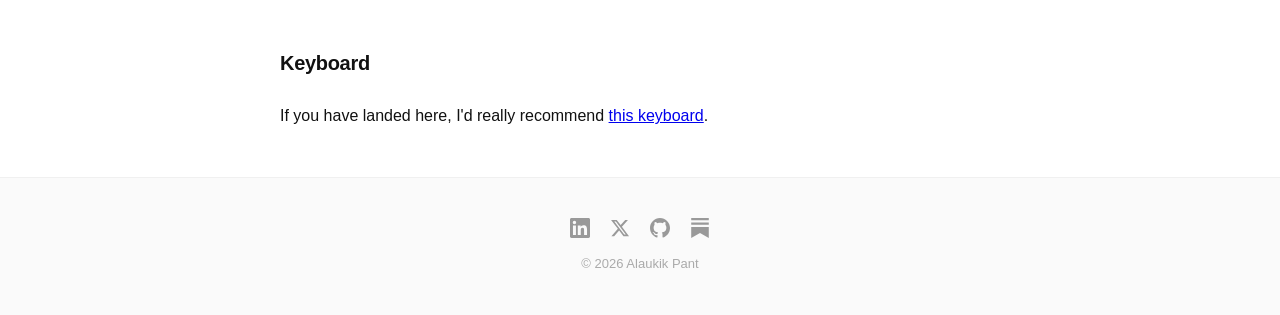
==== commit e804e867: "latest changes" ====
--- a/index.html
+++ b/index.html
@@ -4,6 +4,26 @@
   <meta charset="UTF-8">
   <meta name="viewport" content="width=device-width, initial-scale=1.0">
   <title>Alaukik Pant</title>
+  <meta name="description" content="Alaukik Pant — Founding Engineer & Product Lead at Grvt. Building financial products on crypto rails at the intersection of derivatives, blockchains, tokenization, and product strategy.">
+  <link rel="canonical" href="https://alaukiknpant.github.io/website/">
+  <link rel="icon" type="image/svg+xml" href="favicon.svg">
+
+  <!-- Open Graph -->
+  <meta property="og:type" content="website">
+  <meta property="og:site_name" content="Alaukik Pant">
+  <meta property="og:title" content="Alaukik Pant">
+  <meta property="og:description" content="Founding Engineer & Product Lead at Grvt. Building financial products on crypto rails at the intersection of derivatives, blockchains, tokenization, and product strategy.">
+  <meta property="og:url" content="https://alaukiknpant.github.io/website/">
+  <meta property="og:image" content="https://alaukiknpant.github.io/website/alaukik.jpg">
+
+  <!-- Twitter Card -->
+  <meta name="twitter:card" content="summary">
+  <meta name="twitter:site" content="@lowkey_anp">
+  <meta name="twitter:creator" content="@lowkey_anp">
+  <meta name="twitter:title" content="Alaukik Pant">
+  <meta name="twitter:description" content="Founding Engineer & Product Lead at Grvt. Building financial products on crypto rails at the intersection of derivatives, blockchains, tokenization, and product strategy.">
+  <meta name="twitter:image" content="https://alaukiknpant.github.io/website/alaukik.jpg">
+
   <link rel="stylesheet" href="styles.css">
   <!-- Cloudflare Web Analytics -->
   <script defer src="https://static.cloudflareinsights.com/beacon.min.js" data-cf-beacon='{"token": "0cdf27c9e2a84dd6ba9b512bd5eab449"}'></script>
@@ -16,19 +36,6 @@
     <div class="header-inner">
       <a href="index.html" class="header-name">Alaukik Pant</a>
       <div class="header-right">
-        <div class="theme-dropdown">
-          <button class="theme-toggle" aria-label="Select theme">
-            <svg class="palette-icon" viewBox="0 0 24 24" width="18" height="18" fill="none" stroke="currentColor" stroke-width="1.5" stroke-linecap="round" stroke-linejoin="round"><path d="M12 2C6.48 2 2 6.48 2 12s4.48 10 10 10c.83 0 1.5-.67 1.5-1.5 0-.39-.15-.74-.39-1.01-.23-.26-.38-.61-.38-1 0-.83.67-1.5 1.5-1.5H16c3.31 0 6-2.69 6-6 0-5.52-4.48-9.99-10-9.99z"/><circle cx="6.5" cy="11.5" r="1.5"/><circle cx="9.5" cy="7.5" r="1.5"/><circle cx="14.5" cy="7.5" r="1.5"/><circle cx="17.5" cy="11.5" r="1.5"/></svg>
-            <span class="theme-current">Default</span>
-            <svg class="chevron-icon" viewBox="0 0 24 24" width="14" height="14" fill="none" stroke="currentColor" stroke-width="2" stroke-linecap="round" stroke-linejoin="round"><polyline points="6 9 12 15 18 9"/></svg>
-          </button>
-          <div class="theme-menu">
-            <button class="theme-option active" data-theme="default">Default</button>
-            <button class="theme-option" data-theme="skeuomorphic">Skeuomorphic</button>
-            <button class="theme-option" data-theme="windows">Windows OS</button>
-            <button class="theme-option" data-theme="cyberpunk">Cyberpunk</button>
-          </div>
-        </div>
         <div class="lang-dropdown">
           <button class="lang-toggle" aria-label="Select language">
             <svg class="globe-icon" viewBox="0 0 24 24" width="18" height="18" fill="none" stroke="currentColor" stroke-width="1.5" stroke-linecap="round" stroke-linejoin="round"><circle cx="12" cy="12" r="10"/><line x1="2" y1="12" x2="22" y2="12"/><path d="M12 2a15.3 15.3 0 0 1 4 10 15.3 15.3 0 0 1-4 10 15.3 15.3 0 0 1-4-10 15.3 15.3 0 0 1 4-10z"/></svg>
@@ -74,7 +81,7 @@
         <div class="hero-text">
           <h1>Alaukik Pant</h1>
           <p class="hero-role" data-i18n="hero.role">Founding Engineer & Product Lead @ <a href="https://grvt.io" target="_blank" rel="noopener">Grvt</a></p>
-          <p class="hero-bio" data-i18n="hero.bio1">I'm a founding engineer and currently lead the product team at Grvt, a full-stack wealth app (savings, trading, investing) exchange built on verifiable ZK rails.</p>
+          <p class="hero-bio" data-i18n="hero.bio1">Grvt is a crypto exchange and full-stack wealth app — savings, trading, and investing — built on verifiable zero-knowledge (ZK) infrastructure.</p>
           <p class="hero-bio" data-i18n="hero.bio2">I joined before the company had even started — first as a blockchain engineer, then founding its product practice as we scaled the exchange past $300 billion in total lifetime trading volume. That's where I found my deep joy in product: turning hard technology into products people love. Now I build financial products on crypto rails for mainstream adoption, at the intersection of derivatives, blockchains, tokenization, cryptography, mechanism design, and product strategy.</p>
           <p class="hero-edu" data-i18n="hero.edu">I studied liberal arts and computer science at Yale-NUS College (<a href="https://ilyasergey.net/assets/pdf/papers/Alaukik-Pant-Capstone.pdf" target="_blank" rel="noopener">Thesis</a>) and Columbia University.</p>
         </div>
@@ -108,17 +115,6 @@
       </div>
     </section>
 
-    <!-- Predictions -->
-    <section class="section crypto-origin">
-      <div class="section-inner">
-        <h2 data-i18n="section.crypto">My Crypto Predictions from 2018</h2>
-        <div class="crypto-origin-text">
-          <p data-i18n="crypto.intro">In 2018, I spent an hour every week with <a href="https://x.com/resistancemoney" target="_blank" rel="noopener">Professor Andrew Bailey</a> (author of <em>Resistance Money</em>) and two friends discussing cryptocurrencies and the philosophy behind them. That class was my gateway into crypto, and we wrote down our predictions for where it was all headed. <a href="predictions.html">Read them here</a> — unedited, from 2018.</p>
-        </div>
-      </div>
-    </section>
-
-
     <!-- Experience -->
     <section class="section">
       <div class="section-inner">
@@ -128,26 +124,39 @@
             <div class="experience-header">
               <span class="experience-role" data-i18n="exp.1.role">Founding Engineer & Product Lead</span>
               <span class="experience-company"><a href="https://grvt.io" target="_blank" rel="noopener">Grvt</a></span>
+              <span class="experience-location" data-i18n="exp.location">Singapore</span>
               <span class="experience-duration" data-i18n="exp.1.duration">2023 – Present</span>
             </div>
             <p class="experience-desc" data-i18n="exp.1.desc">Founding engineer since day zero, now leading a product team of 3+ working across engineering, design, and growth to scale the exchange 10x. Over $300B in lifetime trading volume, ~$100M in TVL, and $33M+ raised from Matrix Partners, Galaxy, QCP Capital, ZK Foundation, Further Ventures, Delphi Digital, and others.</p>
           </div>
           <div class="experience-item">
             <div class="experience-header">
-              <span class="experience-role" data-i18n="exp.2.role">Senior Software Engineer</span>
-              <span class="experience-company"><a href="https://www.coinhako.com" target="_blank" rel="noopener">Coinhako</a></span>
+              <span class="experience-role" data-i18n="exp.2.role">Head of Engineering</span>
+              <span class="experience-company">Co-Museum</span>
+              <span class="experience-location" data-i18n="exp.location">Singapore</span>
               <span class="experience-duration" data-i18n="exp.2.duration">2022 – 2023</span>
             </div>
-            <p class="experience-desc" data-i18n="exp.2.desc">Head of Engineering for Co-Museum, a real-world asset tokenization marketplace incubated by Coinhako and FASS@Le Freeport.</p>
+            <p class="experience-desc" data-i18n="exp.2.desc">Co-Museum was a marketplace for tokenizing fine art, incubated by <a href="https://www.coinhako.com" target="_blank" rel="noopener">Coinhako</a> and FASS@Le Freeport. As part of the founding team, I wrote the initial smart contracts and built the marketplace to trade tokenized Monets, Banksys, and Picassos — and learned that the art may be priceless, but a marketplace for masterpieces isn't a venture-scale market.</p>
           </div>
           <div class="experience-item">
             <div class="experience-header">
               <span class="experience-role" data-i18n="exp.3.role">Software Engineer</span>
               <span class="experience-company"><a href="https://www.ninjavan.co" target="_blank" rel="noopener">Ninja Van</a></span>
+              <span class="experience-location" data-i18n="exp.location">Singapore</span>
               <span class="experience-duration" data-i18n="exp.3.duration">2021 – 2022</span>
             </div>
             <p class="experience-desc" data-i18n="exp.3.desc">Worked on real-time e-commerce logistics systems.</p>
           </div>
+        </div>
+      </div>
+    </section>
+
+    <!-- Predictions -->
+    <section class="section crypto-origin">
+      <div class="section-inner">
+        <h2 data-i18n="section.crypto">My Crypto Predictions from 2018</h2>
+        <div class="crypto-origin-text">
+          <p data-i18n="crypto.intro">In 2018, I spent an hour every week with <a href="https://x.com/resistancemoney" target="_blank" rel="noopener">Professor Andrew Bailey</a> (author of <em>Resistance Money</em>) and two friends discussing cryptocurrencies and the philosophy behind them. That class was my gateway into crypto, and we wrote down our predictions for where it was all headed. <a href="predictions.html">Read them here</a> — unedited, from 2018.</p>
         </div>
       </div>
     </section>
--- a/styles.css
+++ b/styles.css
@@ -62,80 +62,6 @@
 
 .header-links a:hover {
   color: #111;
-}
-
-/* Theme Dropdown */
-.theme-dropdown {
-  position: relative;
-}
-
-.theme-toggle {
-  display: flex;
-  align-items: center;
-  gap: 6px;
-  background: none;
-  border: 1px solid #e0e0e0;
-  border-radius: 6px;
-  padding: 5px 10px;
-  cursor: pointer;
-  font-family: inherit;
-  font-size: 13px;
-  color: #555;
-  transition: all 0.2s;
-}
-
-.theme-toggle:hover {
-  border-color: #bbb;
-  color: #111;
-}
-
-.palette-icon {
-  flex-shrink: 0;
-}
-
-.theme-dropdown.open .chevron-icon {
-  transform: rotate(180deg);
-}
-
-.theme-menu {
-  display: none;
-  position: absolute;
-  top: calc(100% + 6px);
-  right: 0;
-  background: #fff;
-  border: 1px solid #e0e0e0;
-  border-radius: 8px;
-  box-shadow: 0 4px 16px rgba(0, 0, 0, 0.08);
-  min-width: 160px;
-  padding: 4px 0;
-  z-index: 200;
-}
-
-.theme-dropdown.open .theme-menu {
-  display: block;
-}
-
-.theme-option {
-  display: block;
-  width: 100%;
-  text-align: left;
-  background: none;
-  border: none;
-  padding: 8px 16px;
-  font-size: 14px;
-  font-family: inherit;
-  color: #555;
-  cursor: pointer;
-  transition: background 0.15s;
-}
-
-.theme-option:hover {
-  background: #f5f5f5;
-}
-
-.theme-option.active {
-  color: #111;
-  font-weight: 500;
 }
 
 /* Language Dropdown */
@@ -359,6 +285,15 @@
   color: #2563eb;
 }
 
+.experience-location {
+  font-size: 13px;
+  color: #bbb;
+}
+
+.experience-location::before {
+  content: "\00b7\00a0";
+}
+
 .experience-duration {
   font-size: 13px;
   color: #bbb;
@@ -569,433 +504,6 @@
   font-style: italic;
 }
 
-/* ==================== THEME: Skeuomorphic ==================== */
-body.theme-skeuomorphic {
-  font-family: Georgia, 'Times New Roman', serif;
-  background: linear-gradient(135deg, #f5f0e8 0%, #ede4d3 50%, #f5f0e8 100%);
-  color: #3a2e1e;
-}
-
-body.theme-skeuomorphic .header {
-  background: linear-gradient(180deg, #f7f0e3 0%, #e8dcc8 100%);
-  backdrop-filter: none;
-  border-bottom: 2px solid #c8b99a;
-  box-shadow: inset 0 1px 0 rgba(255,255,255,0.6), 0 2px 8px rgba(0,0,0,0.1);
-}
-
-body.theme-skeuomorphic .header-name {
-  color: #3a2e1e;
-  text-shadow: 0 1px 0 rgba(255,255,255,0.5);
-}
-
-body.theme-skeuomorphic .header-links a { color: #7a6b52; }
-body.theme-skeuomorphic .header-links a:hover { color: #3a2e1e; }
-
-body.theme-skeuomorphic .hero-text h1 {
-  color: #2c1f0e;
-  text-shadow: 0 1px 0 rgba(255,255,255,0.4);
-}
-
-body.theme-skeuomorphic .hero-role { color: #6b5b43; }
-body.theme-skeuomorphic .hero-role a { color: #8b4513; }
-body.theme-skeuomorphic .hero-bio { color: #4a3c28; }
-body.theme-skeuomorphic .hero-edu { color: #7a6b52; }
-
-body.theme-skeuomorphic .hero-photo img {
-  border-radius: 12px;
-  box-shadow: 0 4px 12px rgba(0,0,0,0.2), inset 0 1px 0 rgba(255,255,255,0.3);
-  border: 3px solid #c8b99a;
-}
-
-body.theme-skeuomorphic .section {
-  border-top: 1px solid #c8b99a;
-}
-
-body.theme-skeuomorphic .section-inner h2 {
-  color: #2c1f0e;
-  text-shadow: 0 1px 0 rgba(255,255,255,0.4);
-}
-
-body.theme-skeuomorphic .card {
-  background: linear-gradient(180deg, #faf6ee 0%, #f0e8d8 100%);
-  border: 1px solid #c8b99a;
-  border-radius: 8px;
-  padding: 12px 16px;
-  margin-bottom: 8px;
-  box-shadow: 0 2px 6px rgba(0,0,0,0.1), inset 0 1px 0 rgba(255,255,255,0.6);
-}
-
-body.theme-skeuomorphic .card:hover { color: #8b4513; }
-body.theme-skeuomorphic .card:hover .card-arrow { color: #8b4513; }
-body.theme-skeuomorphic .card-number { color: #a0906e; }
-body.theme-skeuomorphic .card-source { color: #a0906e; }
-body.theme-skeuomorphic .card-arrow { color: #c8b99a; }
-
-body.theme-skeuomorphic .experience-role { color: #2c1f0e; }
-body.theme-skeuomorphic .experience-company { color: #a0906e; }
-body.theme-skeuomorphic .experience-company a:hover { color: #8b4513; }
-body.theme-skeuomorphic .experience-duration { color: #b8a88a; }
-body.theme-skeuomorphic .experience-desc { color: #7a6b52; }
-
-body.theme-skeuomorphic .crypto-origin-text p { color: #4a3c28; }
-body.theme-skeuomorphic .crypto-origin-text a { color: #8b4513; }
-
-body.theme-skeuomorphic .footer {
-  background: linear-gradient(180deg, #e8dcc8 0%, #ddd0b8 100%);
-  border-top: 2px solid #c8b99a;
-}
-body.theme-skeuomorphic .footer-links a { color: #a0906e; }
-body.theme-skeuomorphic .footer-links a:hover { color: #3a2e1e; }
-body.theme-skeuomorphic .footer-copy { color: #a0906e; }
-
-body.theme-skeuomorphic .theme-toggle,
-body.theme-skeuomorphic .lang-toggle {
-  border-color: #c8b99a;
-  color: #6b5b43;
-}
-body.theme-skeuomorphic .theme-menu,
-body.theme-skeuomorphic .lang-menu {
-  background: #f5f0e8;
-  border-color: #c8b99a;
-}
-body.theme-skeuomorphic .theme-option:hover,
-body.theme-skeuomorphic .lang-option:hover {
-  background: #ede4d3;
-}
-
-body.theme-skeuomorphic .back-link { color: #8b4513; }
-body.theme-skeuomorphic .article-title { color: #2c1f0e; }
-body.theme-skeuomorphic .article-subtitle { color: #7a6b52; }
-body.theme-skeuomorphic .article-body h2 { color: #2c1f0e; }
-body.theme-skeuomorphic .article-body p { color: #4a3c28; }
-body.theme-skeuomorphic .article-body li { color: #4a3c28; }
-body.theme-skeuomorphic .article-divider { border-top-color: #c8b99a; }
-body.theme-skeuomorphic .article-haiku { color: #7a6b52; }
-
-/* ==================== THEME: Windows OS ==================== */
-body.theme-windows {
-  font-family: Tahoma, 'Segoe UI', Geneva, Verdana, sans-serif;
-  background: #c0c0c0;
-  color: #000;
-}
-
-body.theme-windows .header {
-  background: linear-gradient(180deg, #0a246a 0%, #3a6ea5 100%);
-  backdrop-filter: none;
-  border-bottom: 2px outset #dfdfdf;
-  box-shadow: none;
-}
-
-body.theme-windows .header-name {
-  color: #fff;
-  font-weight: 700;
-  text-shadow: 1px 1px 0 rgba(0,0,0,0.4);
-}
-
-body.theme-windows .header-links a { color: #fff; }
-body.theme-windows .header-links a:hover { color: #ffff00; }
-
-body.theme-windows .theme-toggle,
-body.theme-windows .lang-toggle {
-  background: #c0c0c0;
-  border: 2px outset #dfdfdf;
-  border-radius: 0;
-  color: #000;
-  font-size: 12px;
-}
-body.theme-windows .theme-toggle:hover,
-body.theme-windows .lang-toggle:hover {
-  border-color: #dfdfdf;
-  color: #000;
-}
-body.theme-windows .theme-toggle:active,
-body.theme-windows .lang-toggle:active {
-  border-style: inset;
-}
-
-body.theme-windows .theme-menu,
-body.theme-windows .lang-menu {
-  background: #c0c0c0;
-  border: 2px outset #dfdfdf;
-  border-radius: 0;
-  box-shadow: 2px 2px 0 rgba(0,0,0,0.3);
-}
-body.theme-windows .theme-option,
-body.theme-windows .lang-option {
-  color: #000;
-  font-size: 12px;
-}
-body.theme-windows .theme-option:hover,
-body.theme-windows .lang-option:hover {
-  background: #0a246a;
-  color: #fff;
-}
-body.theme-windows .theme-option.active,
-body.theme-windows .lang-option.active {
-  color: #000;
-  font-weight: 700;
-}
-body.theme-windows .theme-option.active:hover,
-body.theme-windows .lang-option.active:hover {
-  color: #fff;
-}
-
-body.theme-windows .hero {
-  padding: 40px 24px 32px;
-}
-
-body.theme-windows .hero-photo img {
-  border-radius: 0;
-  border: 2px inset #808080;
-}
-
-body.theme-windows .hero-text h1 {
-  color: #000;
-  font-size: 24px;
-}
-
-body.theme-windows .hero-role { color: #000; font-weight: 400; }
-body.theme-windows .hero-role a { color: #0000ff; text-decoration: underline; }
-body.theme-windows .hero-bio { color: #000; }
-body.theme-windows .hero-edu { color: #444; }
-
-body.theme-windows .section {
-  border-top: none;
-  padding: 24px;
-  margin: 8px 24px;
-  background: #c0c0c0;
-  border: 2px inset #808080;
-}
-
-body.theme-windows .section-inner h2 {
-  background: linear-gradient(180deg, #0a246a 0%, #3a6ea5 100%);
-  color: #fff;
-  padding: 4px 8px;
-  font-size: 14px;
-  font-weight: 700;
-  letter-spacing: 0;
-  margin-bottom: 16px;
-}
-
-body.theme-windows .card {
-  background: #fff;
-  border: 1px solid #808080;
-  padding: 6px 10px;
-  margin-bottom: 4px;
-}
-
-body.theme-windows .card:hover { color: #0000ff; }
-body.theme-windows .card:hover .card-arrow { color: #0000ff; }
-body.theme-windows .card-number { color: #808080; }
-body.theme-windows .card-title { font-size: 14px; }
-body.theme-windows .card-source { color: #808080; font-size: 12px; }
-body.theme-windows .card-arrow { color: #808080; }
-
-body.theme-windows .experience-role { color: #000; font-size: 14px; }
-body.theme-windows .experience-company { color: #808080; font-size: 13px; }
-body.theme-windows .experience-company a:hover { color: #0000ff; }
-body.theme-windows .experience-duration { color: #808080; font-size: 12px; }
-body.theme-windows .experience-desc { color: #444; font-size: 12px; }
-
-body.theme-windows .crypto-origin-text p { color: #000; }
-body.theme-windows .crypto-origin-text a { color: #0000ff; text-decoration: underline; }
-
-body.theme-windows .footer {
-  background: linear-gradient(180deg, #0a246a 0%, #3a6ea5 100%);
-  border-top: 2px outset #dfdfdf;
-}
-body.theme-windows .footer-links a { color: #fff; }
-body.theme-windows .footer-links a:hover { color: #ffff00; }
-body.theme-windows .footer-copy { color: rgba(255,255,255,0.7); }
-
-body.theme-windows .back-link { color: #0000ff; text-decoration: underline; }
-body.theme-windows .article-title { color: #000; }
-body.theme-windows .article-subtitle { color: #808080; }
-body.theme-windows .article-body h2 {
-  background: linear-gradient(180deg, #0a246a 0%, #3a6ea5 100%);
-  color: #fff;
-  padding: 4px 8px;
-  font-size: 14px;
-  font-weight: 700;
-  letter-spacing: 0;
-}
-body.theme-windows .article-body p { color: #000; }
-body.theme-windows .article-body li { color: #000; }
-body.theme-windows .article-divider { border-top-color: #808080; }
-body.theme-windows .article-haiku { color: #444; }
-
-/* ==================== THEME: Cyberpunk ==================== */
-body.theme-cyberpunk {
-  font-family: 'Courier New', Courier, monospace;
-  background: #0a0a0f;
-  color: #c0c0c0;
-}
-
-body.theme-cyberpunk::after {
-  content: '';
-  position: fixed;
-  top: 0;
-  left: 0;
-  width: 100%;
-  height: 100%;
-  background: repeating-linear-gradient(
-    0deg,
-    transparent,
-    transparent 2px,
-    rgba(0, 255, 65, 0.03) 2px,
-    rgba(0, 255, 65, 0.03) 4px
-  );
-  pointer-events: none;
-  z-index: 9999;
-}
-
-body.theme-cyberpunk .header {
-  background: rgba(10, 10, 15, 0.95);
-  backdrop-filter: blur(12px);
-  border-bottom: 1px solid #00ff41;
-  box-shadow: 0 0 15px rgba(0, 255, 65, 0.15);
-}
-
-body.theme-cyberpunk .header-name {
-  color: #00ff41;
-  text-shadow: 0 0 8px rgba(0, 255, 65, 0.5);
-}
-
-body.theme-cyberpunk .header-links a { color: #00e5ff; }
-body.theme-cyberpunk .header-links a:hover {
-  color: #ff00ff;
-  filter: drop-shadow(0 0 4px rgba(255, 0, 255, 0.5));
-}
-
-body.theme-cyberpunk .theme-toggle,
-body.theme-cyberpunk .lang-toggle {
-  border-color: #00ff41;
-  color: #00ff41;
-  background: transparent;
-}
-body.theme-cyberpunk .theme-toggle:hover,
-body.theme-cyberpunk .lang-toggle:hover {
-  border-color: #00e5ff;
-  color: #00e5ff;
-  box-shadow: 0 0 8px rgba(0, 229, 255, 0.3);
-}
-
-body.theme-cyberpunk .theme-menu,
-body.theme-cyberpunk .lang-menu {
-  background: #0d0d14;
-  border: 1px solid #00ff41;
-  box-shadow: 0 0 20px rgba(0, 255, 65, 0.15);
-  border-radius: 0;
-}
-body.theme-cyberpunk .theme-option,
-body.theme-cyberpunk .lang-option {
-  color: #c0c0c0;
-}
-body.theme-cyberpunk .theme-option:hover,
-body.theme-cyberpunk .lang-option:hover {
-  background: rgba(0, 255, 65, 0.1);
-  color: #00ff41;
-}
-body.theme-cyberpunk .theme-option.active,
-body.theme-cyberpunk .lang-option.active {
-  color: #00ff41;
-}
-
-body.theme-cyberpunk .hero-photo img {
-  border-radius: 0;
-  border: 1px solid #ff00ff;
-  box-shadow: 0 0 15px rgba(255, 0, 255, 0.3);
-}
-
-body.theme-cyberpunk .hero-text h1 {
-  color: #00ff41;
-  text-shadow: 0 0 10px rgba(0, 255, 65, 0.5), 0 0 20px rgba(0, 255, 65, 0.2);
-}
-
-body.theme-cyberpunk .hero-role { color: #888; }
-body.theme-cyberpunk .hero-role a {
-  color: #00e5ff;
-  text-shadow: 0 0 6px rgba(0, 229, 255, 0.4);
-}
-body.theme-cyberpunk .hero-bio { color: #a0a0a0; }
-body.theme-cyberpunk .hero-edu { color: #666; }
-
-body.theme-cyberpunk .section {
-  border-top: 1px solid rgba(0, 255, 65, 0.2);
-}
-
-body.theme-cyberpunk .section-inner h2 {
-  color: #ff00ff;
-  text-shadow: 0 0 10px rgba(255, 0, 255, 0.4);
-  letter-spacing: 1px;
-  text-transform: uppercase;
-  font-size: 16px;
-}
-
-body.theme-cyberpunk .card {
-  border-left: 2px solid #00e5ff;
-  padding-left: 12px;
-  margin-bottom: 4px;
-}
-
-body.theme-cyberpunk .card:hover {
-  color: #00ff41;
-  border-left-color: #00ff41;
-  box-shadow: 0 0 10px rgba(0, 255, 65, 0.1);
-}
-body.theme-cyberpunk .card:hover .card-arrow { color: #00ff41; }
-body.theme-cyberpunk .card-number { color: #555; }
-body.theme-cyberpunk .card-title { color: #c0c0c0; }
-body.theme-cyberpunk .card-source { color: #555; }
-body.theme-cyberpunk .card-arrow { color: #333; }
-
-body.theme-cyberpunk .experience-role { color: #00e5ff; }
-body.theme-cyberpunk .experience-company { color: #555; }
-body.theme-cyberpunk .experience-company a:hover { color: #ff00ff; }
-body.theme-cyberpunk .experience-duration { color: #444; }
-body.theme-cyberpunk .experience-desc { color: #777; }
-
-body.theme-cyberpunk .crypto-origin-text p { color: #a0a0a0; }
-body.theme-cyberpunk .crypto-origin-text a {
-  color: #00e5ff;
-  text-shadow: 0 0 4px rgba(0, 229, 255, 0.3);
-}
-
-body.theme-cyberpunk .footer {
-  background: #08080d;
-  border-top: 1px solid rgba(0, 255, 65, 0.2);
-}
-body.theme-cyberpunk .footer-links a { color: #555; }
-body.theme-cyberpunk .footer-links a:hover {
-  color: #00ff41;
-  filter: drop-shadow(0 0 4px rgba(0, 255, 65, 0.4));
-}
-body.theme-cyberpunk .footer-copy { color: #333; }
-
-body.theme-cyberpunk .back-link {
-  color: #00e5ff;
-  text-shadow: 0 0 4px rgba(0, 229, 255, 0.3);
-}
-body.theme-cyberpunk .article-title {
-  color: #00ff41;
-  text-shadow: 0 0 10px rgba(0, 255, 65, 0.4);
-}
-body.theme-cyberpunk .article-subtitle { color: #555; }
-body.theme-cyberpunk .article-body h2 {
-  color: #ff00ff;
-  text-shadow: 0 0 8px rgba(255, 0, 255, 0.3);
-  text-transform: uppercase;
-  letter-spacing: 1px;
-  font-size: 16px;
-}
-body.theme-cyberpunk .article-body p { color: #a0a0a0; }
-body.theme-cyberpunk .article-body li { color: #a0a0a0; }
-body.theme-cyberpunk .article-divider { border-top-color: rgba(0, 255, 65, 0.2); }
-body.theme-cyberpunk .article-haiku {
-  color: #666;
-  text-shadow: 0 0 4px rgba(0, 229, 255, 0.2);
-}
-
 /* Mobile */
 @media (max-width: 640px) {
   .hero {
@@ -1033,7 +541,8 @@
     gap: 2px;
   }
 
-  .experience-company::before {
+  .experience-company::before,
+  .experience-location::before {
     content: "";
   }
 
@@ -1055,11 +564,6 @@
     gap: 8px;
   }
 
-  .theme-current {
-    display: none;
-  }
-
-  .theme-toggle,
   .lang-toggle {
     padding: 5px 8px;
   }
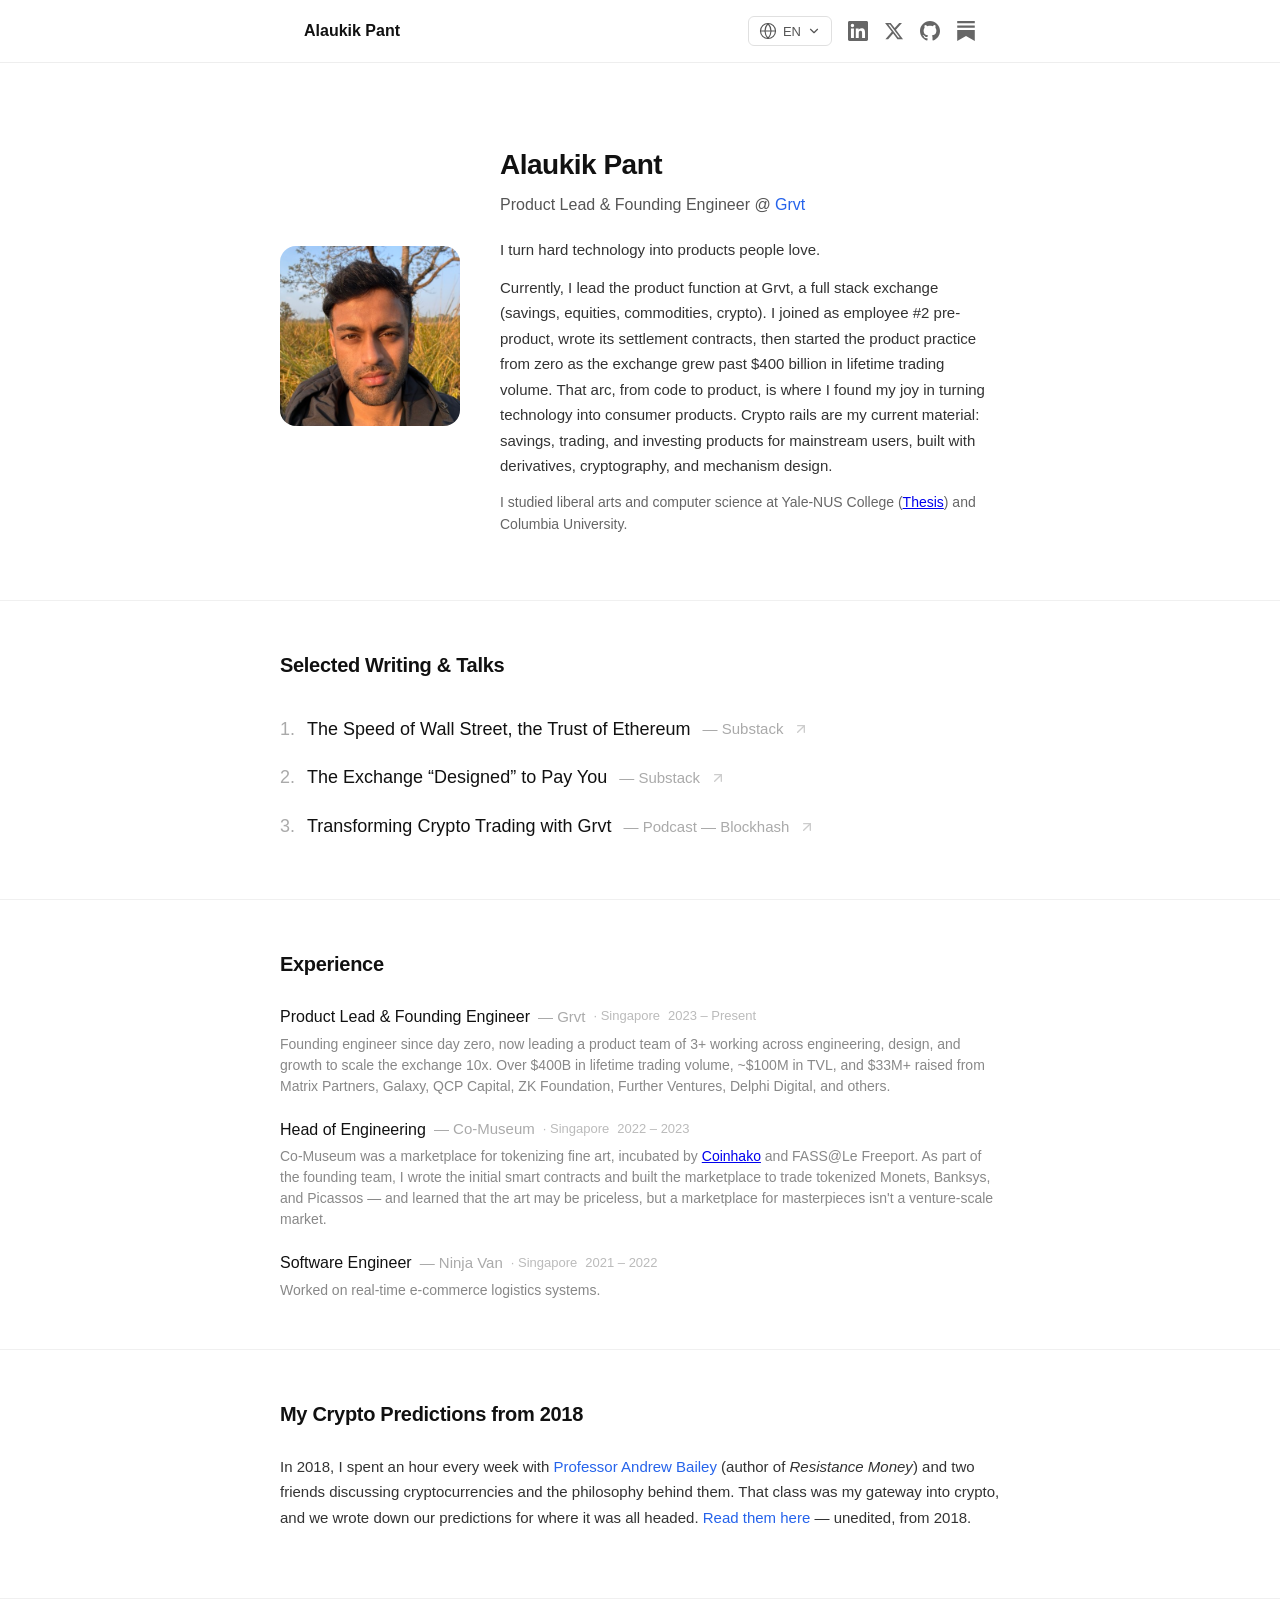
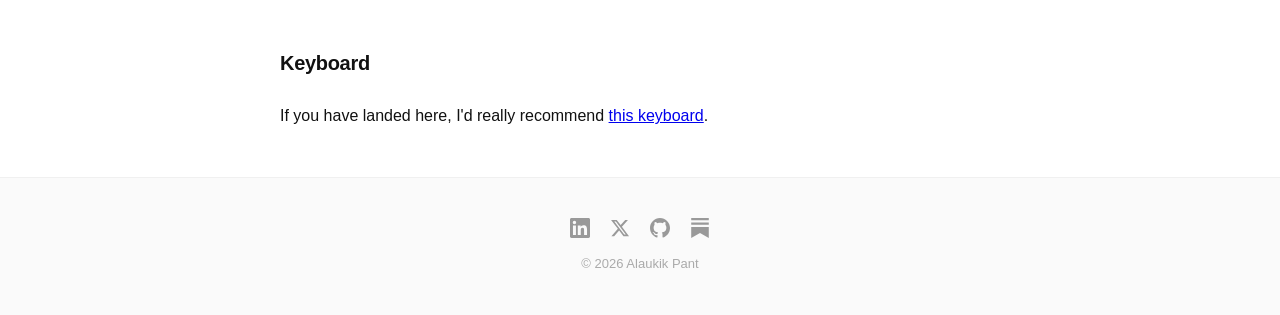
==== commit 6fe1e91a: "Rewrite hero intro: product-first, $400B, verified facts" ====
--- a/index.html
+++ b/index.html
@@ -3,16 +3,44 @@
 <head>
   <meta charset="UTF-8">
   <meta name="viewport" content="width=device-width, initial-scale=1.0">
-  <title>Alaukik Pant</title>
-  <meta name="description" content="Alaukik Pant — Founding Engineer & Product Lead at Grvt. Building financial products on crypto rails at the intersection of derivatives, blockchains, tokenization, and product strategy.">
+  <title>Alaukik Pant | Product Lead & Founding Engineer at Grvt</title>
+  <meta name="google-site-verification" content="AYKTh3HWrLL0iZPIjlLAtLXVnEZb4j3hnVBPJ3sY-XA">
+  <meta name="description" content="Alaukik Pant — Product Lead & Founding Engineer at Grvt. Building financial products on crypto rails at the intersection of derivatives, blockchains, tokenization, and product strategy.">
   <link rel="canonical" href="https://alaukiknpant.github.io/website/">
   <link rel="icon" type="image/svg+xml" href="favicon.svg">
+
+  <!-- Structured data: Person -->
+  <script type="application/ld+json">
+  {
+    "@context": "https://schema.org",
+    "@type": "Person",
+    "name": "Alaukik Pant",
+    "url": "https://alaukiknpant.github.io/website/",
+    "image": "https://alaukiknpant.github.io/website/alaukik.jpg",
+    "jobTitle": "Product Lead & Founding Engineer",
+    "worksFor": {
+      "@type": "Organization",
+      "name": "Grvt",
+      "url": "https://grvt.io"
+    },
+    "alumniOf": [
+      { "@type": "CollegeOrUniversity", "name": "Yale-NUS College" },
+      { "@type": "CollegeOrUniversity", "name": "Columbia University" }
+    ],
+    "sameAs": [
+      "https://www.linkedin.com/in/alaukikpant/",
+      "https://x.com/lowkey_anp",
+      "https://github.com/alaukiknpant",
+      "https://lowkeyanp.substack.com/"
+    ]
+  }
+  </script>
 
   <!-- Open Graph -->
   <meta property="og:type" content="website">
   <meta property="og:site_name" content="Alaukik Pant">
   <meta property="og:title" content="Alaukik Pant">
-  <meta property="og:description" content="Founding Engineer & Product Lead at Grvt. Building financial products on crypto rails at the intersection of derivatives, blockchains, tokenization, and product strategy.">
+  <meta property="og:description" content="Product Lead & Founding Engineer at Grvt. Building financial products on crypto rails at the intersection of derivatives, blockchains, tokenization, and product strategy.">
   <meta property="og:url" content="https://alaukiknpant.github.io/website/">
   <meta property="og:image" content="https://alaukiknpant.github.io/website/alaukik.jpg">
 
@@ -21,7 +49,7 @@
   <meta name="twitter:site" content="@lowkey_anp">
   <meta name="twitter:creator" content="@lowkey_anp">
   <meta name="twitter:title" content="Alaukik Pant">
-  <meta name="twitter:description" content="Founding Engineer & Product Lead at Grvt. Building financial products on crypto rails at the intersection of derivatives, blockchains, tokenization, and product strategy.">
+  <meta name="twitter:description" content="Product Lead & Founding Engineer at Grvt. Building financial products on crypto rails at the intersection of derivatives, blockchains, tokenization, and product strategy.">
   <meta name="twitter:image" content="https://alaukiknpant.github.io/website/alaukik.jpg">
 
   <link rel="stylesheet" href="styles.css">
@@ -80,9 +108,9 @@
         </div>
         <div class="hero-text">
           <h1>Alaukik Pant</h1>
-          <p class="hero-role" data-i18n="hero.role">Founding Engineer & Product Lead @ <a href="https://grvt.io" target="_blank" rel="noopener">Grvt</a></p>
-          <p class="hero-bio" data-i18n="hero.bio1">Grvt is a crypto exchange and full-stack wealth app — savings, trading, and investing — built on verifiable zero-knowledge (ZK) infrastructure.</p>
-          <p class="hero-bio" data-i18n="hero.bio2">I joined before the company had even started — first as a blockchain engineer, then founding its product practice as we scaled the exchange past $300 billion in total lifetime trading volume. That's where I found my deep joy in product: turning hard technology into products people love. Now I build financial products on crypto rails for mainstream adoption, at the intersection of derivatives, blockchains, tokenization, cryptography, mechanism design, and product strategy.</p>
+          <p class="hero-role" data-i18n="hero.role">Product Lead & Founding Engineer @ <a href="https://grvt.io" target="_blank" rel="noopener">Grvt</a></p>
+          <p class="hero-bio" data-i18n="hero.bio1">I turn hard technology into products people love.</p>
+          <p class="hero-bio" data-i18n="hero.bio2">Currently, I lead the product function at Grvt, a full stack exchange (savings, equities, commodities, crypto). I joined as employee #2 pre-product, wrote its settlement contracts, then started the product practice from zero as the exchange grew past $400 billion in lifetime trading volume. That arc, from code to product, is where I found my joy in turning technology into consumer products. Crypto rails are my current material: savings, trading, and investing products for mainstream users, built with derivatives, cryptography, and mechanism design.</p>
           <p class="hero-edu" data-i18n="hero.edu">I studied liberal arts and computer science at Yale-NUS College (<a href="https://ilyasergey.net/assets/pdf/papers/Alaukik-Pant-Capstone.pdf" target="_blank" rel="noopener">Thesis</a>) and Columbia University.</p>
         </div>
       </div>
@@ -122,12 +150,12 @@
         <div class="experience-list">
           <div class="experience-item">
             <div class="experience-header">
-              <span class="experience-role" data-i18n="exp.1.role">Founding Engineer & Product Lead</span>
+              <span class="experience-role" data-i18n="exp.1.role">Product Lead & Founding Engineer</span>
               <span class="experience-company"><a href="https://grvt.io" target="_blank" rel="noopener">Grvt</a></span>
               <span class="experience-location" data-i18n="exp.location">Singapore</span>
               <span class="experience-duration" data-i18n="exp.1.duration">2023 – Present</span>
             </div>
-            <p class="experience-desc" data-i18n="exp.1.desc">Founding engineer since day zero, now leading a product team of 3+ working across engineering, design, and growth to scale the exchange 10x. Over $300B in lifetime trading volume, ~$100M in TVL, and $33M+ raised from Matrix Partners, Galaxy, QCP Capital, ZK Foundation, Further Ventures, Delphi Digital, and others.</p>
+            <p class="experience-desc" data-i18n="exp.1.desc">Founding engineer since day zero, now leading a product team of 3+ working across engineering, design, and growth to scale the exchange 10x. Over $400B in lifetime trading volume, ~$100M in TVL, and $33M+ raised from Matrix Partners, Galaxy, QCP Capital, ZK Foundation, Further Ventures, Delphi Digital, and others.</p>
           </div>
           <div class="experience-item">
             <div class="experience-header">
@@ -197,3 +225,4 @@
   <script src="script.js"></script>
 </body>
 </html>
+
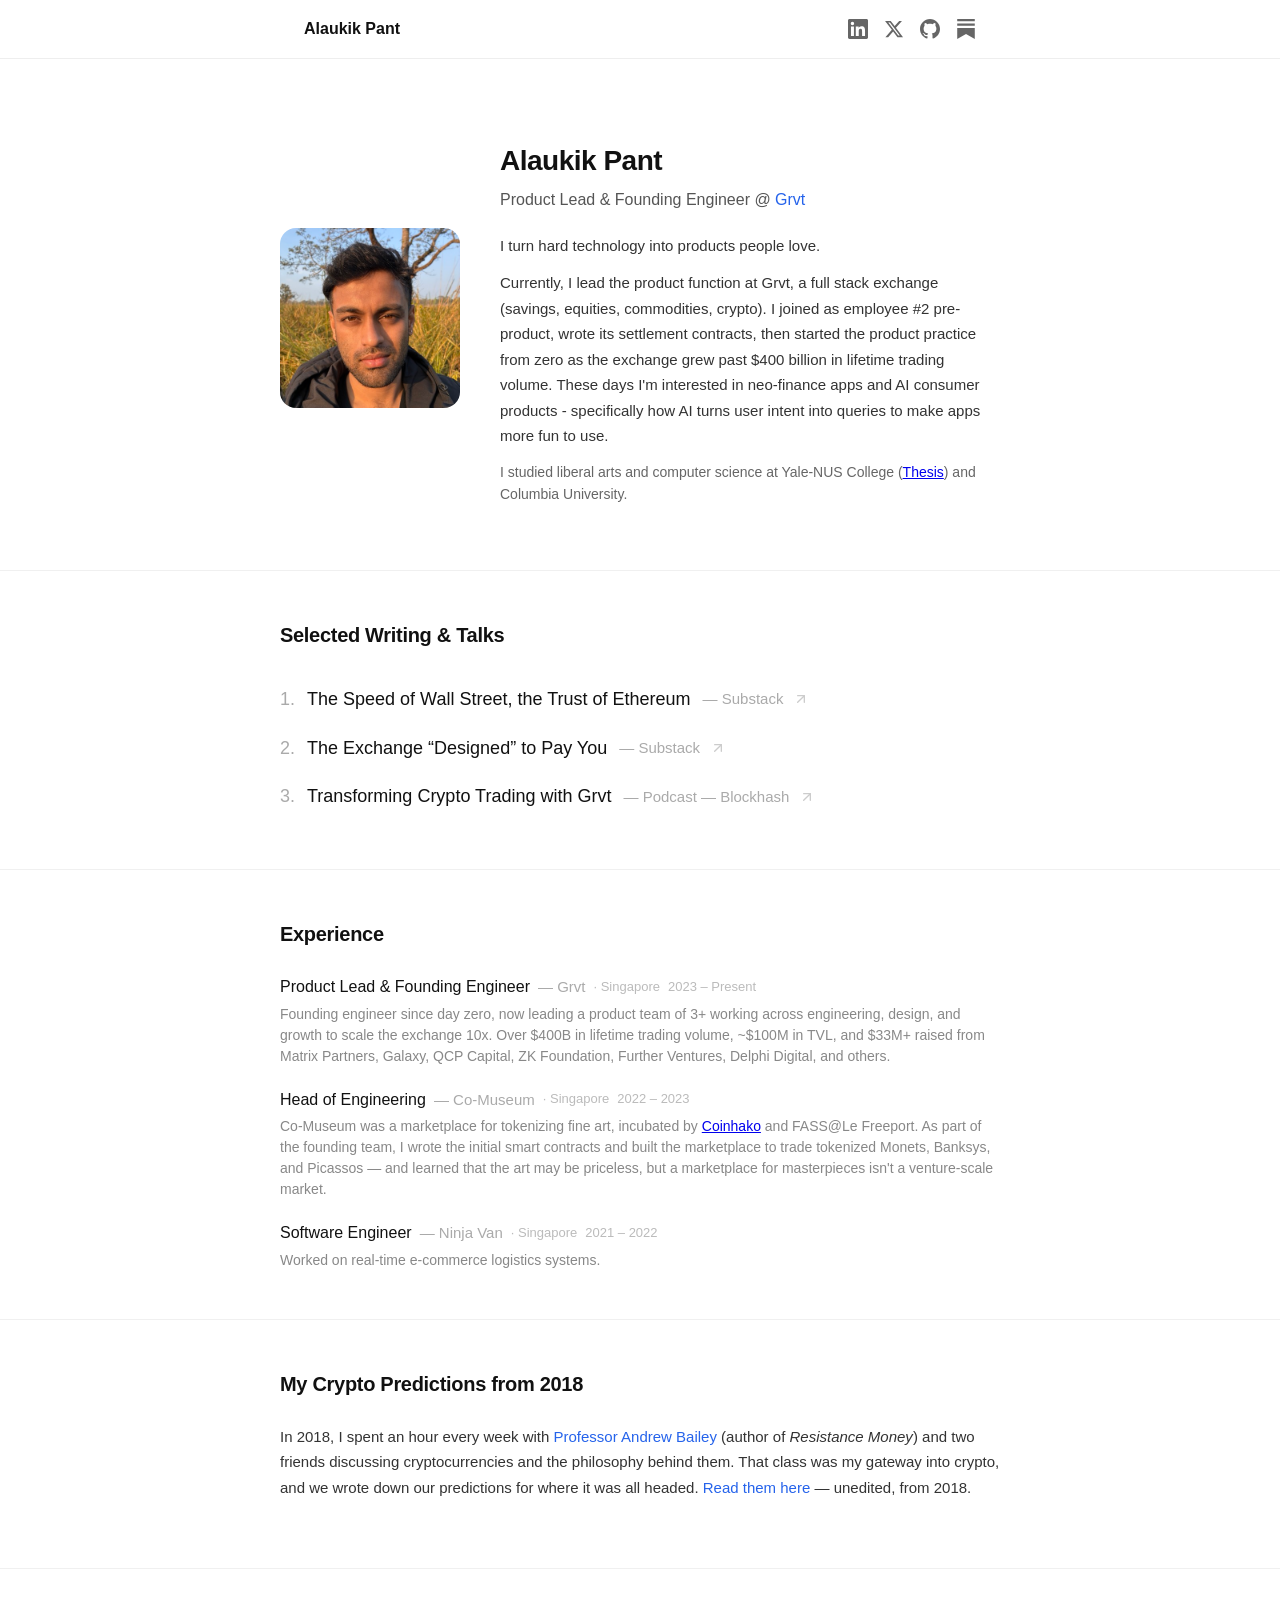
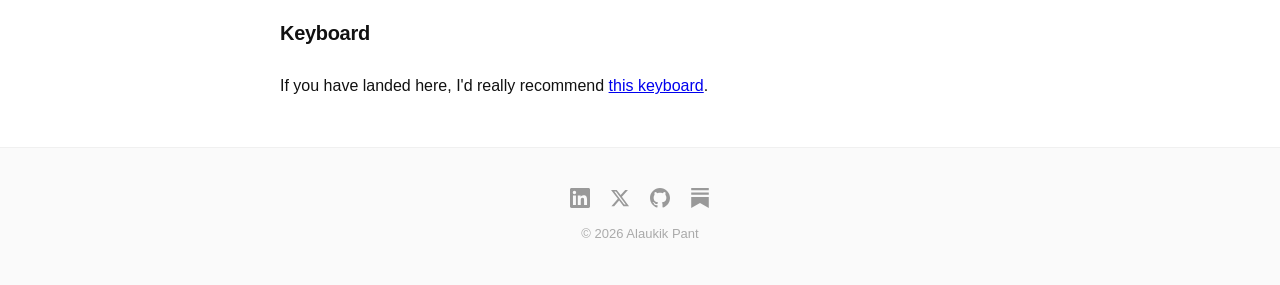
==== commit 30d8f873: "Redirect root to /about" ====
--- a/index.html
+++ b/index.html
@@ -2,227 +2,12 @@
 <html lang="en">
 <head>
   <meta charset="UTF-8">
-  <meta name="viewport" content="width=device-width, initial-scale=1.0">
-  <title>Alaukik Pant | Product Lead & Founding Engineer at Grvt</title>
-  <meta name="google-site-verification" content="AYKTh3HWrLL0iZPIjlLAtLXVnEZb4j3hnVBPJ3sY-XA">
-  <meta name="description" content="Alaukik Pant — Product Lead & Founding Engineer at Grvt. Building financial products on crypto rails at the intersection of derivatives, blockchains, tokenization, and product strategy.">
-  <link rel="canonical" href="https://alaukiknpant.github.io/website/">
-  <link rel="icon" type="image/svg+xml" href="favicon.svg">
-
-  <!-- Structured data: Person -->
-  <script type="application/ld+json">
-  {
-    "@context": "https://schema.org",
-    "@type": "Person",
-    "name": "Alaukik Pant",
-    "url": "https://alaukiknpant.github.io/website/",
-    "image": "https://alaukiknpant.github.io/website/alaukik.jpg",
-    "jobTitle": "Product Lead & Founding Engineer",
-    "worksFor": {
-      "@type": "Organization",
-      "name": "Grvt",
-      "url": "https://grvt.io"
-    },
-    "alumniOf": [
-      { "@type": "CollegeOrUniversity", "name": "Yale-NUS College" },
-      { "@type": "CollegeOrUniversity", "name": "Columbia University" }
-    ],
-    "sameAs": [
-      "https://www.linkedin.com/in/alaukikpant/",
-      "https://x.com/lowkey_anp",
-      "https://github.com/alaukiknpant",
-      "https://lowkeyanp.substack.com/"
-    ]
-  }
-  </script>
-
-  <!-- Open Graph -->
-  <meta property="og:type" content="website">
-  <meta property="og:site_name" content="Alaukik Pant">
-  <meta property="og:title" content="Alaukik Pant">
-  <meta property="og:description" content="Product Lead & Founding Engineer at Grvt. Building financial products on crypto rails at the intersection of derivatives, blockchains, tokenization, and product strategy.">
-  <meta property="og:url" content="https://alaukiknpant.github.io/website/">
-  <meta property="og:image" content="https://alaukiknpant.github.io/website/alaukik.jpg">
-
-  <!-- Twitter Card -->
-  <meta name="twitter:card" content="summary">
-  <meta name="twitter:site" content="@lowkey_anp">
-  <meta name="twitter:creator" content="@lowkey_anp">
-  <meta name="twitter:title" content="Alaukik Pant">
-  <meta name="twitter:description" content="Product Lead & Founding Engineer at Grvt. Building financial products on crypto rails at the intersection of derivatives, blockchains, tokenization, and product strategy.">
-  <meta name="twitter:image" content="https://alaukiknpant.github.io/website/alaukik.jpg">
-
-  <link rel="stylesheet" href="styles.css">
-  <!-- Cloudflare Web Analytics -->
-  <script defer src="https://static.cloudflareinsights.com/beacon.min.js" data-cf-beacon='{"token": "0cdf27c9e2a84dd6ba9b512bd5eab449"}'></script>
-  <!-- End Cloudflare Web Analytics -->
+  <meta http-equiv="refresh" content="0; url=/about">
+  <link rel="canonical" href="https://lowkeyanp.com/about">
+  <title>Alaukik Pant</title>
 </head>
 <body>
-
-  <!-- Header -->
-  <header class="header">
-    <div class="header-inner">
-      <a href="index.html" class="header-name">Alaukik Pant</a>
-      <div class="header-right">
-        <div class="lang-dropdown">
-          <button class="lang-toggle" aria-label="Select language">
-            <svg class="globe-icon" viewBox="0 0 24 24" width="18" height="18" fill="none" stroke="currentColor" stroke-width="1.5" stroke-linecap="round" stroke-linejoin="round"><circle cx="12" cy="12" r="10"/><line x1="2" y1="12" x2="22" y2="12"/><path d="M12 2a15.3 15.3 0 0 1 4 10 15.3 15.3 0 0 1-4 10 15.3 15.3 0 0 1-4-10 15.3 15.3 0 0 1 4-10z"/></svg>
-            <span class="lang-current">EN</span>
-            <svg class="chevron-icon" viewBox="0 0 24 24" width="14" height="14" fill="none" stroke="currentColor" stroke-width="2" stroke-linecap="round" stroke-linejoin="round"><polyline points="6 9 12 15 18 9"/></svg>
-          </button>
-          <div class="lang-menu">
-            <button class="lang-option active" data-lang="en">English</button>
-            <button class="lang-option" data-lang="ko">한국어</button>
-            <button class="lang-option" data-lang="ja">日本語</button>
-            <button class="lang-option" data-lang="zh">中文</button>
-            <button class="lang-option" data-lang="hi">हिन्दी</button>
-            <button class="lang-option" data-lang="de">Deutsch</button>
-            <button class="lang-option" data-lang="el">Ελληνικά</button>
-          </div>
-        </div>
-        <nav class="header-links">
-          <a href="https://www.linkedin.com/in/alaukikpant/" target="_blank" rel="noopener" aria-label="LinkedIn">
-            <svg viewBox="0 0 24 24" width="20" height="20" fill="currentColor"><path d="M20.447 20.452h-3.554v-5.569c0-1.328-.027-3.037-1.852-3.037-1.853 0-2.136 1.445-2.136 2.939v5.667H9.351V9h3.414v1.561h.046c.477-.9 1.637-1.85 3.37-1.85 3.601 0 4.267 2.37 4.267 5.455v6.286zM5.337 7.433a2.062 2.062 0 01-2.063-2.065 2.064 2.064 0 112.063 2.065zm1.782 13.019H3.555V9h3.564v11.452zM22.225 0H1.771C.792 0 0 .774 0 1.729v20.542C0 23.227.792 24 1.771 24h20.451C23.2 24 24 23.227 24 22.271V1.729C24 .774 23.2 0 22.222 0h.003z"/></svg>
-          </a>
-          <a href="https://x.com/lowkey_anp" target="_blank" rel="noopener" aria-label="X">
-            <svg viewBox="0 0 24 24" width="20" height="20" fill="currentColor"><path d="M18.244 2.25h3.308l-7.227 8.26 8.502 11.24H16.17l-5.214-6.817L4.99 21.75H1.68l7.73-8.835L1.254 2.25H8.08l4.713 6.231zm-1.161 17.52h1.833L7.084 4.126H5.117z"/></svg>
-          </a>
-          <a href="https://github.com/alaukiknpant" target="_blank" rel="noopener" aria-label="GitHub">
-            <svg viewBox="0 0 24 24" width="20" height="20" fill="currentColor"><path d="M12 0c-6.626 0-12 5.373-12 12 0 5.302 3.438 9.8 8.207 11.387.599.111.793-.261.793-.577v-2.234c-3.338.726-4.033-1.416-4.033-1.416-.546-1.387-1.333-1.756-1.333-1.756-1.089-.745.083-.729.083-.729 1.205.084 1.839 1.237 1.839 1.237 1.07 1.834 2.807 1.304 3.492.997.107-.775.418-1.305.762-1.604-2.665-.305-5.467-1.334-5.467-5.931 0-1.311.469-2.381 1.236-3.221-.124-.303-.535-1.524.117-3.176 0 0 1.008-.322 3.301 1.23.957-.266 1.983-.399 3.003-.404 1.02.005 2.047.138 3.006.404 2.291-1.552 3.297-1.23 3.297-1.23.653 1.653.242 2.874.118 3.176.77.84 1.235 1.911 1.235 3.221 0 4.609-2.807 5.624-5.479 5.921.43.372.823 1.102.823 2.222v3.293c0 .319.192.694.801.576 4.765-1.589 8.199-6.086 8.199-11.386 0-6.627-5.373-12-12-12z"/></svg>
-          </a>
-          <a href="https://lowkeyanp.substack.com/" target="_blank" rel="noopener" aria-label="Substack">
-            <svg viewBox="0 0 24 24" width="20" height="20" fill="currentColor"><path d="M22.539 8.242H1.46V5.406h21.08v2.836zM1.46 10.812V24L12 18.11 22.54 24V10.812H1.46zM22.54 0H1.46v2.836h21.08V0z"/></svg>
-          </a>
-        </nav>
-      </div>
-    </div>
-  </header>
-
-  <main>
-
-    <!-- Hero -->
-    <section class="hero">
-      <div class="hero-inner">
-        <div class="hero-photo">
-          <img src="alaukik.jpg" alt="Alaukik Pant" />
-        </div>
-        <div class="hero-text">
-          <h1>Alaukik Pant</h1>
-          <p class="hero-role" data-i18n="hero.role">Product Lead & Founding Engineer @ <a href="https://grvt.io" target="_blank" rel="noopener">Grvt</a></p>
-          <p class="hero-bio" data-i18n="hero.bio1">I turn hard technology into products people love.</p>
-          <p class="hero-bio" data-i18n="hero.bio2">Currently, I lead the product function at Grvt, a full stack exchange (savings, equities, commodities, crypto). I joined as employee #2 pre-product, wrote its settlement contracts, then started the product practice from zero as the exchange grew past $400 billion in lifetime trading volume. That arc, from code to product, is where I found my joy in turning technology into consumer products. Crypto rails are my current material: savings, trading, and investing products for mainstream users, built with derivatives, cryptography, and mechanism design.</p>
-          <p class="hero-edu" data-i18n="hero.edu">I studied liberal arts and computer science at Yale-NUS College (<a href="https://ilyasergey.net/assets/pdf/papers/Alaukik-Pant-Capstone.pdf" target="_blank" rel="noopener">Thesis</a>) and Columbia University.</p>
-        </div>
-      </div>
-    </section>
-
-    <!-- Writing & Talks -->
-    <section class="section">
-      <div class="section-inner">
-        <h2 data-i18n="section.writing">Selected Writing & Talks</h2>
-        <div class="cards">
-          <a href="https://lowkeyanp.substack.com/p/the-speed-of-wall-street-the-trust" target="_blank" rel="noopener" class="card">
-            <span class="card-number">1.</span>
-            <span class="card-title" data-i18n="card.1.title">The Speed of Wall Street, the Trust of Ethereum</span>
-            <span class="card-source" data-i18n="card.1.source">Substack</span>
-            <svg class="card-arrow" width="16" height="16" viewBox="0 0 24 24" fill="none" stroke="currentColor" stroke-width="2" stroke-linecap="round" stroke-linejoin="round"><line x1="7" y1="17" x2="17" y2="7"/><polyline points="7 7 17 7 17 17"/></svg>
-          </a>
-          <a href="https://lowkeyanp.substack.com/p/38414883-9e41-453d-8dd5-8f0fce562d04" target="_blank" rel="noopener" class="card">
-            <span class="card-number">2.</span>
-            <span class="card-title" data-i18n="card.2.title">The Exchange &ldquo;Designed&rdquo; to Pay You</span>
-            <span class="card-source" data-i18n="card.2.source">Substack</span>
-            <svg class="card-arrow" width="16" height="16" viewBox="0 0 24 24" fill="none" stroke="currentColor" stroke-width="2" stroke-linecap="round" stroke-linejoin="round"><line x1="7" y1="17" x2="17" y2="7"/><polyline points="7 7 17 7 17 17"/></svg>
-          </a>
-          <a href="https://www.youtube.com/watch?v=D9rjHwnZIdc&t=1478s" target="_blank" rel="noopener" class="card">
-            <span class="card-number">3.</span>
-            <span class="card-title" data-i18n="card.3.title">Transforming Crypto Trading with Grvt</span>
-            <span class="card-source" data-i18n="card.3.source">Podcast — Blockhash</span>
-            <svg class="card-arrow" width="16" height="16" viewBox="0 0 24 24" fill="none" stroke="currentColor" stroke-width="2" stroke-linecap="round" stroke-linejoin="round"><line x1="7" y1="17" x2="17" y2="7"/><polyline points="7 7 17 7 17 17"/></svg>
-          </a>
-        </div>
-      </div>
-    </section>
-
-    <!-- Experience -->
-    <section class="section">
-      <div class="section-inner">
-        <h2 data-i18n="section.experience">Experience</h2>
-        <div class="experience-list">
-          <div class="experience-item">
-            <div class="experience-header">
-              <span class="experience-role" data-i18n="exp.1.role">Product Lead & Founding Engineer</span>
-              <span class="experience-company"><a href="https://grvt.io" target="_blank" rel="noopener">Grvt</a></span>
-              <span class="experience-location" data-i18n="exp.location">Singapore</span>
-              <span class="experience-duration" data-i18n="exp.1.duration">2023 – Present</span>
-            </div>
-            <p class="experience-desc" data-i18n="exp.1.desc">Founding engineer since day zero, now leading a product team of 3+ working across engineering, design, and growth to scale the exchange 10x. Over $400B in lifetime trading volume, ~$100M in TVL, and $33M+ raised from Matrix Partners, Galaxy, QCP Capital, ZK Foundation, Further Ventures, Delphi Digital, and others.</p>
-          </div>
-          <div class="experience-item">
-            <div class="experience-header">
-              <span class="experience-role" data-i18n="exp.2.role">Head of Engineering</span>
-              <span class="experience-company">Co-Museum</span>
-              <span class="experience-location" data-i18n="exp.location">Singapore</span>
-              <span class="experience-duration" data-i18n="exp.2.duration">2022 – 2023</span>
-            </div>
-            <p class="experience-desc" data-i18n="exp.2.desc">Co-Museum was a marketplace for tokenizing fine art, incubated by <a href="https://www.coinhako.com" target="_blank" rel="noopener">Coinhako</a> and FASS@Le Freeport. As part of the founding team, I wrote the initial smart contracts and built the marketplace to trade tokenized Monets, Banksys, and Picassos — and learned that the art may be priceless, but a marketplace for masterpieces isn't a venture-scale market.</p>
-          </div>
-          <div class="experience-item">
-            <div class="experience-header">
-              <span class="experience-role" data-i18n="exp.3.role">Software Engineer</span>
-              <span class="experience-company"><a href="https://www.ninjavan.co" target="_blank" rel="noopener">Ninja Van</a></span>
-              <span class="experience-location" data-i18n="exp.location">Singapore</span>
-              <span class="experience-duration" data-i18n="exp.3.duration">2021 – 2022</span>
-            </div>
-            <p class="experience-desc" data-i18n="exp.3.desc">Worked on real-time e-commerce logistics systems.</p>
-          </div>
-        </div>
-      </div>
-    </section>
-
-    <!-- Predictions -->
-    <section class="section crypto-origin">
-      <div class="section-inner">
-        <h2 data-i18n="section.crypto">My Crypto Predictions from 2018</h2>
-        <div class="crypto-origin-text">
-          <p data-i18n="crypto.intro">In 2018, I spent an hour every week with <a href="https://x.com/resistancemoney" target="_blank" rel="noopener">Professor Andrew Bailey</a> (author of <em>Resistance Money</em>) and two friends discussing cryptocurrencies and the philosophy behind them. That class was my gateway into crypto, and we wrote down our predictions for where it was all headed. <a href="predictions.html">Read them here</a> — unedited, from 2018.</p>
-        </div>
-      </div>
-    </section>
-
-    <!-- Keyboard -->
-    <section class="section keyboard-origin">
-      <div class="section-inner">
-        <h2 data-i18n="section.keyboard">Keyboard</h2>
-        <div class="keyboard-origin-text">
-          <p data-i18n="keyboard.intro">If you have landed here, I'd really recommend <a href="https://ergodox-ez.com/" target="_blank" rel="noopener">this keyboard</a>.</p>
-        </div>
-      </div>
-    </section>
-
-  </main>
-
-  <!-- Footer -->
-  <footer class="footer">
-    <div class="footer-inner">
-      <div class="footer-links">
-        <a href="https://www.linkedin.com/in/alaukikpant/" target="_blank" rel="noopener" aria-label="LinkedIn">
-          <svg viewBox="0 0 24 24" width="20" height="20" fill="currentColor"><path d="M20.447 20.452h-3.554v-5.569c0-1.328-.027-3.037-1.852-3.037-1.853 0-2.136 1.445-2.136 2.939v5.667H9.351V9h3.414v1.561h.046c.477-.9 1.637-1.85 3.37-1.85 3.601 0 4.267 2.37 4.267 5.455v6.286zM5.337 7.433a2.062 2.062 0 01-2.063-2.065 2.064 2.064 0 112.063 2.065zm1.782 13.019H3.555V9h3.564v11.452zM22.225 0H1.771C.792 0 0 .774 0 1.729v20.542C0 23.227.792 24 1.771 24h20.451C23.2 24 24 23.227 24 22.271V1.729C24 .774 23.2 0 22.222 0h.003z"/></svg>
-        </a>
-        <a href="https://x.com/lowkey_anp" target="_blank" rel="noopener" aria-label="X">
-          <svg viewBox="0 0 24 24" width="20" height="20" fill="currentColor"><path d="M18.244 2.25h3.308l-7.227 8.26 8.502 11.24H16.17l-5.214-6.817L4.99 21.75H1.68l7.73-8.835L1.254 2.25H8.08l4.713 6.231zm-1.161 17.52h1.833L7.084 4.126H5.117z"/></svg>
-        </a>
-        <a href="https://github.com/alaukiknpant" target="_blank" rel="noopener" aria-label="GitHub">
-          <svg viewBox="0 0 24 24" width="20" height="20" fill="currentColor"><path d="M12 0c-6.626 0-12 5.373-12 12 0 5.302 3.438 9.8 8.207 11.387.599.111.793-.261.793-.577v-2.234c-3.338.726-4.033-1.416-4.033-1.416-.546-1.387-1.333-1.756-1.333-1.756-1.089-.745.083-.729.083-.729 1.205.084 1.839 1.237 1.839 1.237 1.07 1.834 2.807 1.304 3.492.997.107-.775.418-1.305.762-1.604-2.665-.305-5.467-1.334-5.467-5.931 0-1.311.469-2.381 1.236-3.221-.124-.303-.535-1.524.117-3.176 0 0 1.008-.322 3.301 1.23.957-.266 1.983-.399 3.003-.404 1.02.005 2.047.138 3.006.404 2.291-1.552 3.297-1.23 3.297-1.23.653 1.653.242 2.874.118 3.176.77.84 1.235 1.911 1.235 3.221 0 4.609-2.807 5.624-5.479 5.921.43.372.823 1.102.823 2.222v3.293c0 .319.192.694.801.576 4.765-1.589 8.199-6.086 8.199-11.386 0-6.627-5.373-12-12-12z"/></svg>
-        </a>
-        <a href="https://lowkeyanp.substack.com/" target="_blank" rel="noopener" aria-label="Substack">
-          <svg viewBox="0 0 24 24" width="20" height="20" fill="currentColor"><path d="M22.539 8.242H1.46V5.406h21.08v2.836zM1.46 10.812V24L12 18.11 22.54 24V10.812H1.46zM22.54 0H1.46v2.836h21.08V0z"/></svg>
-        </a>
-      </div>
-      <p class="footer-copy" data-i18n="footer.copy">&copy; 2026 Alaukik Pant</p>
-    </div>
-  </footer>
-
-  <script src="script.js"></script>
+  <p>Moved to <a href="/about">lowkeyanp.com/about</a>.</p>
+  <script>window.location.replace("/about");</script>
 </body>
 </html>
-
